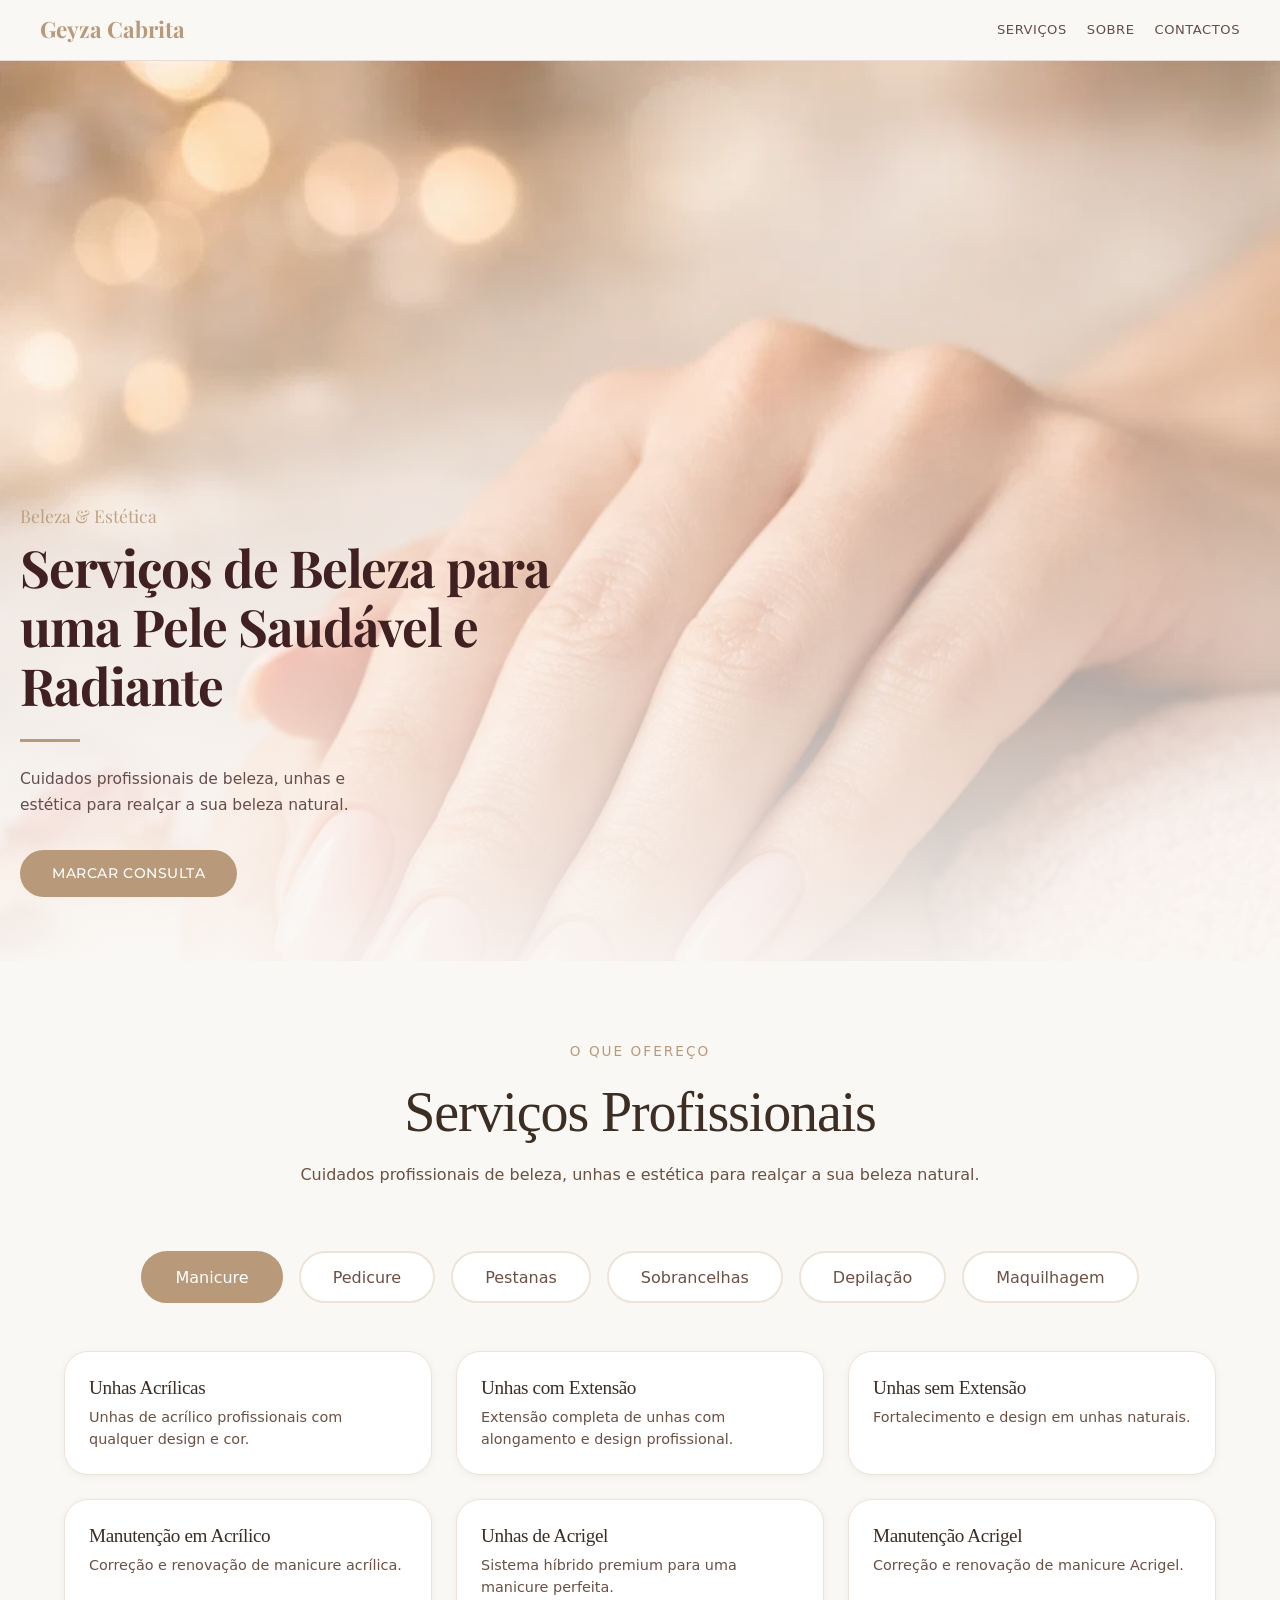
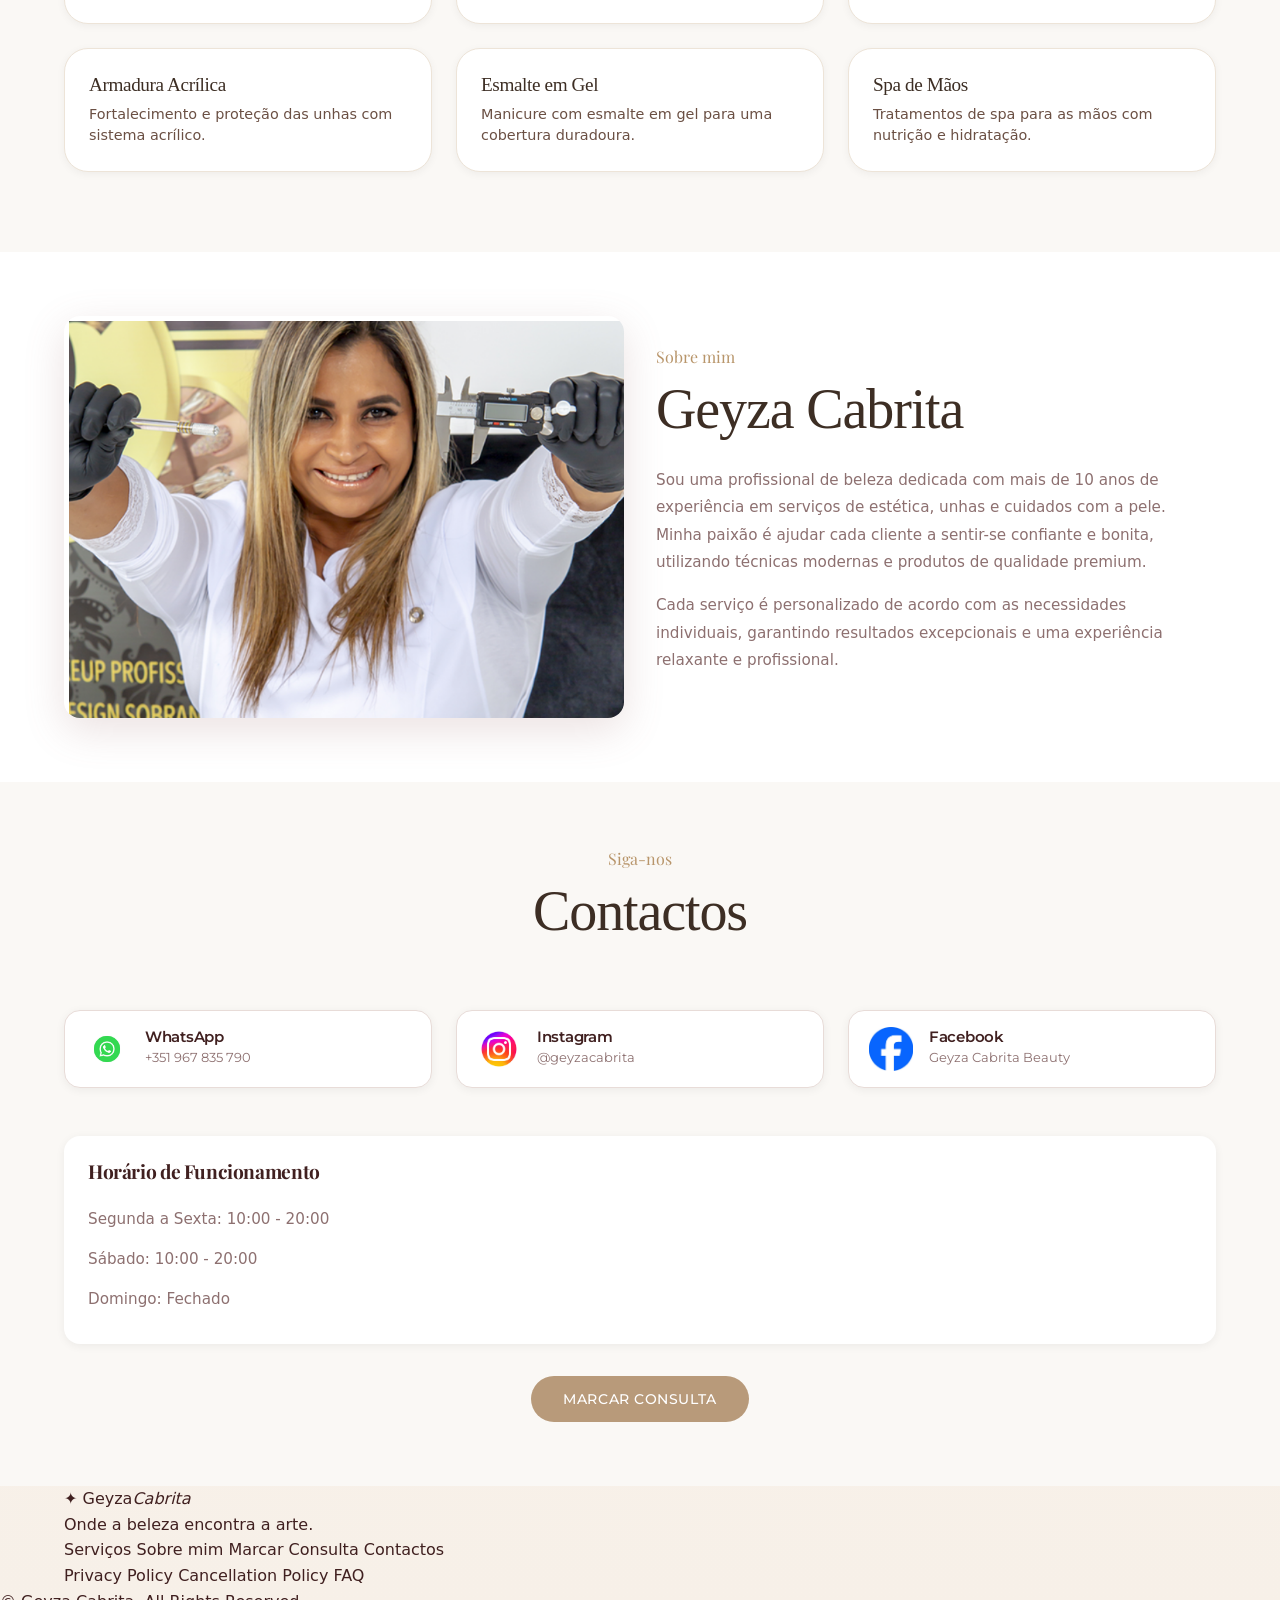
==== index.html @ 768c39c2 "Revamp footer section with new branding and links" ====
<!DOCTYPE html>
<html lang="pt">
<head>
    <meta charset="UTF-8">
    <meta name="viewport" content="width=device-width, initial-scale=1.0">
    <title>Geyza Cabrita — Serviços de Beleza</title>
    <link rel="preconnect" href="https://fonts.googleapis.com">
    <link rel="preconnect" href="https://fonts.gstatic.com" crossorigin>
    <link href="https://fonts.googleapis.com/css2?family=Playfair+Display:wght@600;700;800&family=Montserrat:wght@300;400;500;600;700&display=swap" rel="stylesheet">
  
    <link rel="stylesheet" href="style.css">
</head>
<body>
    <!-- Navigation -->
    <nav class="navbar">
        <div class="navbar-container">
            <span class="navbar-brand">Geyza Cabrita</span>
            <div class="navbar-links">
                <a href="#servicos">SERVIÇOS</a>
                <a href="#sobre">SOBRE</a>
                <a href="#contactos">CONTACTOS</a>
            </div>
        </div>
    </nav>

    <!-- Hero Section -->
    <section id="hero" class="hero">
        <div class="hero-bg" style="background-image: url('hero.webp');"></div>
        <div class="hero-overlay"></div>
        <div class="hero-content">
            <p class="hero-label">Beleza & Estética</p>
            <h1 class="hero-title">Serviços de Beleza para uma Pele Saudável e Radiante</h1>
            <div class="hero-divider"></div>
            <p class="hero-description">Cuidados profissionais de beleza, unhas e estética para realçar a sua beleza natural.</p>
                <a href="form.html" class="btn btn-primary">Marcar Consulta</a>
        </div>
    </section>

<section id="servicos" class="services">
        <div class="container">
            <div class="section-header">
                <p class="section-subtitle">O que Ofereço</p>
                <h2 class="section-title">Serviços Profissionais</h2>
                <p class="section-description">Cuidados profissionais de beleza, unhas e estética para realçar a sua beleza natural.</p>
            </div>

            <!-- Category Tabs -->
            <div class="category-tabs" id="categoryTabs"></div>

            <!-- Services Grid -->
            <div class="services-grid" id="servicesGrid"></div>
        </div>
    </section>


    <!-- About Section -->
    <section id="sobre" class="about">
        <div class="container">
            <div class="about-content">
                <div class="about-image">
                    <img src="about.png" alt="Geyza Cabrita — Profissional de Beleza">
                </div>
                <div class="about-text">
                    <p class="section-label">Sobre mim</p>
                    <h2 class="section-title">Geyza Cabrita</h2>
                    <p class="about-description">
                        Sou uma profissional de beleza dedicada com mais de 10 anos de experiência em serviços de estética, unhas e cuidados com a pele. Minha paixão é ajudar cada cliente a sentir-se confiante e bonita, utilizando técnicas modernas e produtos de qualidade premium.
                    </p>
                    <p class="about-description">
                        Cada serviço é personalizado de acordo com as necessidades individuais, garantindo resultados excepcionais e uma experiência relaxante e profissional.
                    </p>
                </div>
            </div>
        </div>
    </section>

    <!-- Contact Section -->
    <section id="contactos" class="contact">
        <div class="container">
            <div class="section-header">
                <p class="section-label">Siga-nos</p>
                <h2 class="section-title">Contactos</h2>
            </div>

            <div class="contact-grid">
                <a href="whatsap.jpg" class="contact-card">
                    <img src="whatsap.jpg" alt="WhatsApp">
                    <div class="contact-info">
                        <h3>WhatsApp</h3>
                        <p>+351 967 835 790</p>
                    </div>
                </a>

                <a href="" class="contact-card">
                    <img src="instagram.jpg" alt="Instagram">
                    <div class="contact-info">
                        <h3>Instagram</h3>
                        <p>@geyzacabrita</p>
                    </div>
                </a>

                <a href="" class="contact-card">
                    <img src="Facebooklogo.jpeg" alt="Facebook">
                    <div class="contact-info">
                        <h3>Facebook</h3>
                        <p>Geyza Cabrita Beauty</p>
                    </div>
                </a>
            </div>

            <div class="schedule">
                <h3>Horário de Funcionamento</h3>
                <ul>
                    <li>Segunda a Sexta: 10:00 - 20:00</li>
                    <li>Sábado: 10:00 - 20:00</li>
                    <li>Domingo: Fechado</li>
                </ul>
            </div>

            <div class="contact-cta">
                <a href="form.html" class="btn btn-primary">Marcar Consulta</a>
            </div>
        </div>
    </section>

   <footer class="site-footer" role="contentinfo">
    <div class="container footer-inner">

      <div class="footer-brand">
        <span class="logo-icon" aria-hidden="true">✦</span>
        <span class="logo-text">Geyza<em>Cabrita</em></span>
        <p class="footer-tagline">Onde a beleza encontra a arte.</p>
      </div>

      <nav class="footer-nav" aria-label="Footer navigation">
        <a href="servicos">Serviços</a>
        <a href="sobre">Sobre mim</a>
        <a href="form.html#booking">Marcar Consulta</a>
        <a href="#contactos">Contactos</a>
      </nav>

      <nav class="footer-legal" aria-label="Legal links">
        <a href="#">Privacy Policy</a>
        <a href="#">Cancellation Policy</a>
        <a href="#">FAQ</a>
      </nav>

    </div>
    <div class="footer-bottom">
      <p>&copy; <span id="year"></span> Geyza Cabrita. All Rights Reserved.</p>
    </div>
  </footer>

    <script src="data.js"></script>
    <script src="script.js"></script>
</body>
</html>
---- style.css ----
/* ============================================================
   DESIGN PHILOSOPHY: Romantic Botanica — Elegant Beauty
   - Warm ivory background, dusty rose primary, champagne gold accent
   - Playfair Display (elegant headlines) + Montserrat (modern body)
   - Soft shadows, organic shapes, gentle animations
   - Mobile-first, single-column layout with generous whitespace
   ============================================================ */

* {
    margin: 0;
    padding: 0;
    box-sizing: border-box;
}

html {
    scroll-behavior: smooth;
}

body {
    font-family: 'Montserrat', sans-serif;
    font-weight: 400;
    color: #402020;
    background-color: #faf8f5;
    line-height: 1.6;
    -webkit-font-smoothing: antialiased;
}

/* ─── Colors ─────────────────────────────────────────────── */
:root {
    --primary: #9d6b6b;           /* dusty rose */
    --accent: #b8956a;             /* champagne gold */
    --background: #faf8f5;         /* warm ivory */
    --foreground: #402020;         /* deep brown */
    --text-light: #8d7070;         /* light brown */
    --border-light: #e8dcd8;       /* light border */
    --white: #ffffff;
}

/* ─── Typography ─────────────────────────────────────────── */
h1, h2, h3, h4, h5, h6 {
        font-family: 'Playfair Display', serif;
    font-weight: 700;
    letter-spacing: -0.02em;
    line-height: 1.2;
}

a {
    color: inherit;
    text-decoration: none;
    transition: all 0.3s ease;
}

/* ─── Navigation ─────────────────────────────────────────── */
.navbar {
    position: sticky;
    top: 0;
    z-index: 100;
    background: rgba(250, 248, 245, 0.92);
    backdrop-filter: blur(12px);
    border-bottom: 1px solid var(--border-light);
    padding: 0.75rem 1.25rem;
}

.navbar-container {
    max-width: 1200px;
    margin: 0 auto;
    display: flex;
    align-items: center;
    justify-content: space-between;
}

.navbar-brand {
    font-family: 'Playfair Display', serif;
    font-size: 1.4rem;
    color: var(--primary);
    font-weight: 700;
}

.navbar-links {
    display: flex;
    gap: 1.25rem;
}

.navbar-links a {
    font-size: 0.82rem;
    font-weight: 500;
    color: #664d4d;
    text-transform: uppercase;
    letter-spacing: 0.04em;
    transition: color 0.3s ease;
}

.navbar-links a:hover {
    color: var(--primary);
}

@media (max-width: 768px) {
    .navbar-links {
        gap: 0.75rem;
        font-size: 0.75rem;
    }
}

/* ─── Hero Section ────────────────────────────────────────── */
.hero {
    position: relative;
    min-height: 100vh;
    display: flex;
    flex-direction: column;
    justify-content: flex-end;
    overflow: hidden;
}

.hero-bg {
    position: absolute;
    inset: 0;
    background-size: cover;
    background-position: center top;
}

.hero-overlay {
    position: absolute;
    inset: 0;
    background: linear-gradient(180deg, rgba(250, 248, 245, 0) 0%, rgba(250, 248, 245, 0.6) 60%, rgba(250, 248, 245, 0.95) 100%);
}

.hero-content {
    position: relative;
    z-index: 10;
    padding: 3rem 1.25rem 4rem;
    max-width: 600px;
    animation: fadeUp 1s ease-out;
}

.hero-label {
    font-family: 'Playfair Display', serif;
    font-size: 1.1rem;
    color: var(--primary);
    margin-bottom: 0.5rem;
    opacity: 0.9;
}


.hero-title {
     font-size: clamp(2.2rem, 8vw, 3.2rem);
    line-height: 1.15;
    color: var(--foreground);
    margin-bottom: 1.5rem;
   
}

.hero-divider {
    width: 60px;
    height: 3px;
    background: var(--primary);
    margin-bottom: 1.5rem;
}

.hero-description {
    font-size: 0.97rem;
    color: #664d4d;
    line-height: 1.7;
    margin-bottom: 2rem;
    max-width: 380px;
}

/* ─── Buttons ────────────────────────────────────────────── */
.btn {
    display: inline-block;
    padding: 0.75rem 2rem;
    border-radius: 999px;
    font-family: 'Montserrat', sans-serif;
    font-size: 0.88rem;
    font-weight: 500;
    text-transform: uppercase;
    letter-spacing: 0.04em;
    border: none;
    cursor: pointer;
    transition: all 0.3s ease;
    text-decoration: none;
}

.btn-primary {
    background: var(--primary);
    color: white;
}

.btn-primary:hover {
    background: #8d5a5a;
    transform: translateY(-2px);
    box-shadow: 0 6px 20px rgba(157, 107, 107, 0.3);
}

/* ─── Container & Layout ─────────────────────────────────── */
.container {
    width: 100%;
    max-width: 900px;
    margin: 0 auto;
    padding: 0 1.25rem;
}

@media (min-width: 768px) {
    .container {
        padding: 0 2rem;
    }
}

/* ─── Section Header ─────────────────────────────────────── */
.section-header {
    text-align: center;
    margin-bottom: 2.5rem;
}

.section-label {
    font-family: 'Playfair Display', serif;
    font-size: 1rem;
    color: var(--accent);
    margin-bottom: 0.4rem;
}

.section-title {
    font-size: clamp(1.8rem, 5vw, 2.5rem);
    color: var(--foreground);
    margin-bottom: 0.5rem;
}

/* ─── Services Section ────────────────────────────────────── */
.services {
    padding: 4rem 0;
    background: var(--background);
}

/* ─── Accordion ──────────────────────────────────────────── */
.accordion {
    display: flex;
    flex-direction: column;
    gap: 1.5rem;
    margin-bottom: 2rem;
}

.accordion-item {
    background: white;
    border-radius: 1rem;
    overflow: hidden;
    box-shadow: 0 2px 8px rgba(180, 120, 100, 0.07);
    border: 1.5px solid var(--border-light);
    transition: box-shadow 0.3s, border-color 0.3s;
}

.accordion-item.open {
    box-shadow: 0 4px 24px rgba(180, 120, 100, 0.12);
    border-color: rgba(184, 149, 106, 0.4);
}

.accordion-header {
    width: 100%;
    display: grid;
    grid-template-columns: 1fr 1fr;
    gap: 0;
    align-items: stretch;
    padding: 0;
    background: white;
    border: none;
    cursor: pointer;
    transition: background 0.3s;
    overflow: hidden;
}

@media (max-width: 768px) {
    .accordion-header {
        grid-template-columns: 1fr;
    }
}

.accordion-item.open .accordion-header {
    background: white;
}

.accordion-header-image {
    width: 100%;
    height: 150px;
    overflow: hidden;
}

@media (max-width: 768px) {
    .accordion-header-image {
        height: 120px;
    }
}

.accordion-header-image img {
    width: 100%;
    height: 100%;
    object-fit: cover;
    object-position: center;
}

.accordion-header-content {
    display: flex;
    flex-direction: column;
    justify-content: center;
    align-items: center;
    padding: 2rem 1.5rem;
    text-align: center;
    gap: 1rem;
}

@media (max-width: 768px) {
    .accordion-header-content {
        padding: 1.5rem 1rem;
    }
}

.accordion-label {
    font-family: 'Playfair Display', serif;
    font-weight: 600;
    font-size: 1.4rem;
    color: var(--foreground);
    letter-spacing: 0.02em;
    margin: 0;
}

@media (max-width: 768px) {
    .accordion-label {
        font-size: 1.2rem;
    }
}

.accordion-toggle {
    width: 40px;
    height: 40px;
    border-radius: 50%;
    background: var(--primary);
    display: flex;
    align-items: center;
    justify-content: center;
    flex-shrink: 0;
    transition: background 0.3s, transform 0.3s;
}

.accordion-item.open .accordion-toggle {
    background: #8d5a5a;
    transform: rotate(45deg);
}

.accordion-toggle svg {
    width: 16px;
    height: 16px;
    stroke: white;
}

.accordion-content {
    max-height: 0;
    overflow: hidden;
    transition: max-height 0.3s ease;
}

.accordion-item.open .accordion-content {
    max-height: 1500px;
}

.accordion-image {
    width: 100%;
    height: 250px;
    overflow: hidden;
    border-bottom: 1px solid var(--border-light);
}

.accordion-image img {
    width: 100%;
    height: 100%;
    object-fit: cover;
    object-position: center;
}

.accordion-services {
    padding: 0 1.25rem 1rem;
}

.service-item {
    padding: 0.85rem 0;
    border-bottom: 1px solid var(--border-light);
}

.service-item:last-child {
    border-bottom: none;
}

.service-header {
    display: flex;
    justify-content: space-between;
    align-items: flex-start;
    gap: 0.5rem;
    margin-bottom: 0.2rem;
}

.service-name {
    font-family: 'Playfair Display', serif;
    font-weight: 600;
    font-size: 1.05rem;
    color: var(--foreground);
    line-height: 1.3;
}

.service-price {
    font-family: 'Montserrat', sans-serif;
    font-size: 0.78rem;
    font-weight: 500;
    color: var(--accent);
    white-space: nowrap;
    background: #f7f5f2;
    padding: 2px 8px;
    border-radius: 999px;
    border: 1px solid var(--border-light);
    flex-shrink: 0;
}

.service-description {
    font-family: 'Montserrat', sans-serif;
    font-size: 0.85rem;
    color: var(--text-light);
    line-height: 1.5;
    margin: 0;
}

.services-cta {
    text-align: center;
    margin-top: 2rem;
}

/* ─── About Section ──────────────────────────────────────── */
.about {
    padding: 4rem 0;
    background: white;
}

.about-content {
    display: grid;
    grid-template-columns: 1fr 1fr;
    gap: 2rem;
    align-items: center;
}

@media (max-width: 768px) {
    .about-content {
        grid-template-columns: 1fr;
    }
}

.about-image {
    position: relative;
    border-radius: 1rem;
    overflow: hidden;
    box-shadow: 0 12px 40px rgba(157, 107, 107, 0.2);
    transition: transform 0.3s ease, box-shadow 0.3s ease;
}

.about-image:hover {
    transform: translateY(-8px);
    box-shadow: 0 16px 50px rgba(157, 107, 107, 0.3);
}


.about-image img {
    width: 100%;
    height: auto;
    display: block;
}

.about-text .section-label {
    margin-bottom: 0.4rem;
}

.about-text .section-title {
    margin-bottom: 1.5rem;
}

.about-description {
    font-size: 0.95rem;
    color: var(--text-light);
    line-height: 1.8;
    margin-bottom: 1rem;
}

/* ─── Contact Section ────────────────────────────────────── */
.contact {
    padding: 4rem 0;
    background: var(--background);
}

.contact-grid {
    display: grid;
    grid-template-columns: repeat(auto-fit, minmax(280px, 1fr));
    gap: 1.5rem;
    margin-bottom: 3rem;
}

.contact-card {
    display: flex;
    align-items: center;
    gap: 1rem;
    background: white;
    border-radius: 1rem;
    padding: 1rem 1.25rem;
    box-shadow: 0 2px 10px rgba(0, 0, 0, 0.06);
    border: 1px solid var(--border-light);
    transition: transform 0.2s, box-shadow 0.2s;
}

.contact-card:hover {
    transform: translateY(-2px);
    box-shadow: 0 6px 20px rgba(0, 0, 0, 0.1);
}

.contact-card img {
    width: 44px;
    height: 44px;
    flex-shrink: 0;
}

.contact-info h3 {
    font-family: 'Montserrat', sans-serif;
    font-weight: 600;
    font-size: 0.92rem;
    color: var(--foreground);
    margin: 0;
}

.contact-info p {
    font-family: 'Montserrat', sans-serif;
    font-size: 0.82rem;
    color: var(--text-light);
    margin: 0;
}

.schedule {
    background: white;
    border-radius: 1rem;
    padding: 1.5rem;
    margin-bottom: 2rem;
    box-shadow: 0 2px 10px rgba(0, 0, 0, 0.06);
}

.schedule h3 {
    font-size: 1.2rem;
    color: var(--foreground);
    margin-bottom: 1rem;
}

.schedule ul {
    list-style: none;
}

.schedule li {
    font-size: 0.95rem;
    color: var(--text-light);
    padding: 0.5rem 0;
}

.contact-cta {
    text-align: center;
}

/* ─── Footer ─────────────────────────────────────────────── */
.footer {
    background: var(--foreground);
    color: white;
    padding: 2rem 0;
    text-align: center;
    font-size: 0.9rem;
}

/* ─── Animations ─────────────────────────────────────────── */
@keyframes fadeUp {
    from {
        opacity: 0;
        transform: translateY(30px);
    }
    to {
        opacity: 1;
        transform: translateY(0);
    }
}

.fade-up {
    animation: fadeUp 0.6s ease-out;
}

/* ─── Responsive ─────────────────────────────────────────── */
@media (max-width: 768px) {
    .hero-content {
        padding: 2rem 1rem 3rem;
    }

    .navbar-links {
        gap: 0.5rem;
    }

    .section-header {
        margin-bottom: 2rem;
    }

    .contact-grid {
        grid-template-columns: 1fr;
    }
}
* {
    margin: 0;
    padding: 0;
    box-sizing: border-box;
}

:root {
    --primary: #b89a7a;
    --dark: #3d2e24;
    --light: #fdf8f4;
    --border: #ede4d8;
    --text: #6b5044;
}

body {
    font-family: 'Jost', system-ui, sans-serif;
    background: linear-gradient(to bottom, #fdf8f4, #f7f0e8);
}

.container {
    max-width: 1200px;
    margin: 0 auto;
    padding: 0 1.5rem;
}

.services {
    padding: 5rem 0;
}

.section-header {
    text-align: center;
    margin-bottom: 4rem;
}

.section-subtitle {
    color: var(--primary);
    font-size: 0.85rem;
    letter-spacing: 0.15em;
    text-transform: uppercase;
    margin-bottom: 1rem;
    display: block;
}

.section-title {
    font-family: 'Cormorant Garamond', Georgia, serif;
    font-size: 3.5rem;
    color: var(--dark);
    margin-bottom: 1rem;
    font-weight: 400;
}

.section-description {
    color: var(--text);
    font-size: 1rem;
    max-width: 700px;
    margin: 0 auto;
}

/* Category Tabs - Centered with wrapping */
.category-tabs {
    display: flex;
    flex-wrap: wrap;
    justify-content: center;
    gap: 1rem;
    margin-bottom: 3rem;
}

.category-btn {
    padding: 0.9rem 2rem;
    border: 2px solid var(--border);
    background: white;
    color: var(--text);
    border-radius: 50px;
    font-size: 1rem;
    font-weight: 500;
    cursor: pointer;
    transition: all 0.3s ease;
    font-family: 'Jost', system-ui, sans-serif;
    white-space: nowrap;
}

.category-btn:hover {
    border-color: var(--primary);
    background: rgba(184, 154, 122, 0.05);
}

.category-btn.active {
    background: var(--primary);
    color: white;
    border-color: var(--primary);
}

/* Services Grid */
.services-grid {
    display: grid;
    grid-template-columns: repeat(auto-fit, minmax(280px, 1fr));
    gap: 1.5rem;
}

.service-card {
    background: white;
    border: 1px solid var(--border);
    border-radius: 1.5rem;
    padding: 1.5rem;
    transition: all 0.3s ease;
    box-shadow: 0 2px 8px rgba(0, 0, 0, 0.05);
}

.service-card:hover {
    box-shadow: 0 8px 20px rgba(0, 0, 0, 0.1);
    transform: translateY(-4px);
}

.service-card h3 {
    font-family: 'Cormorant Garamond', Georgia, serif;
    font-size: 1.2rem;
    color: var(--dark);
    margin-bottom: 0.5rem;
    font-weight: 400;
}

.service-card p {
    font-size: 0.9rem;
    color: var(--text);
    line-height: 1.5;
}

/* Responsive */
@media (max-width: 768px) {
    .services {
        padding: 3rem 0;
    }

    .section-title {
        font-size: 2.5rem;
    }

    .category-tabs {
        gap: 0.75rem;
    }

    .category-btn {
        padding: 0.7rem 1.5rem;
        font-size: 0.9rem;
    }

    .services-grid {
        grid-template-columns: 1fr;
    }
}

@media (max-width: 480px) {
    .container {
        padding: 0 1rem;
    }

    .section-title {
        font-size: 1.8rem;
    }

    .section-subtitle {
        font-size: 0.75rem;
    }

    .category-tabs {
        gap: 0.5rem;
    }

    .category-btn {
        padding: 0.6rem 1.2rem;
        font-size: 0.85rem;
    }
}
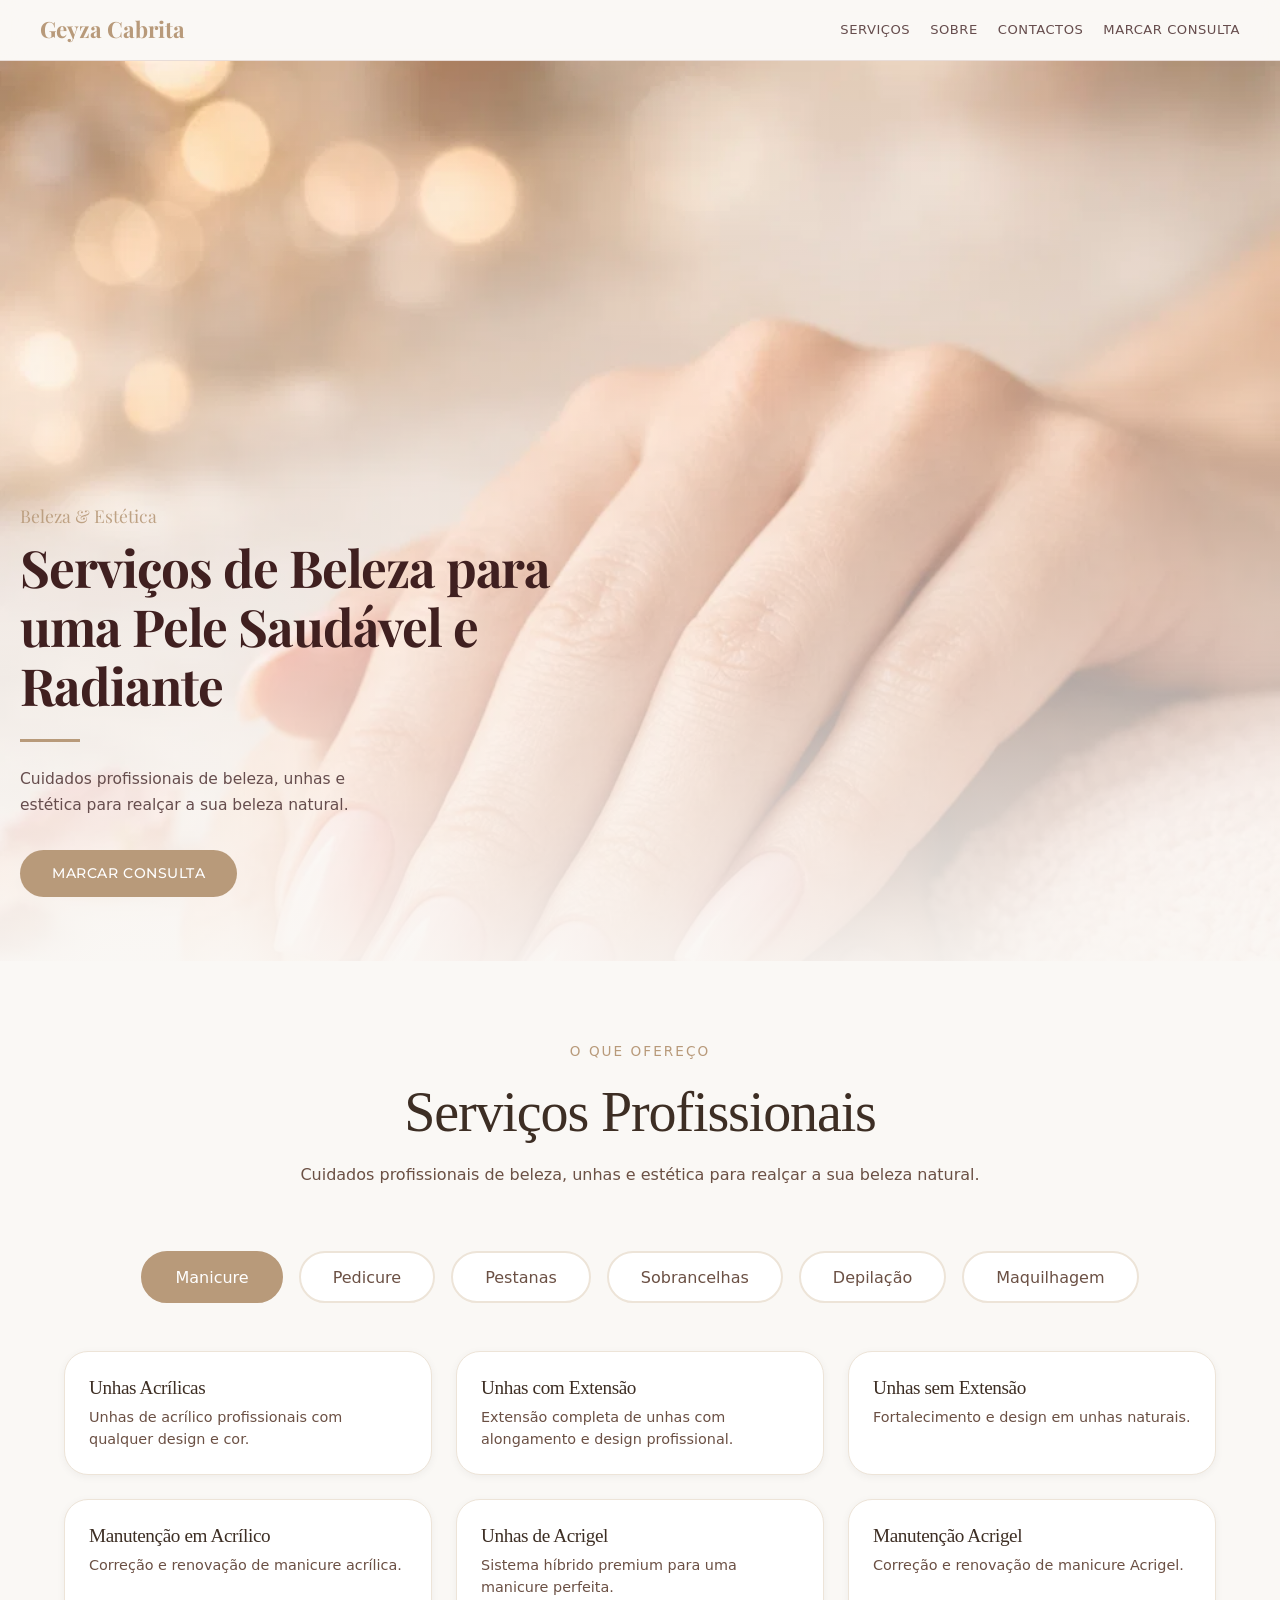
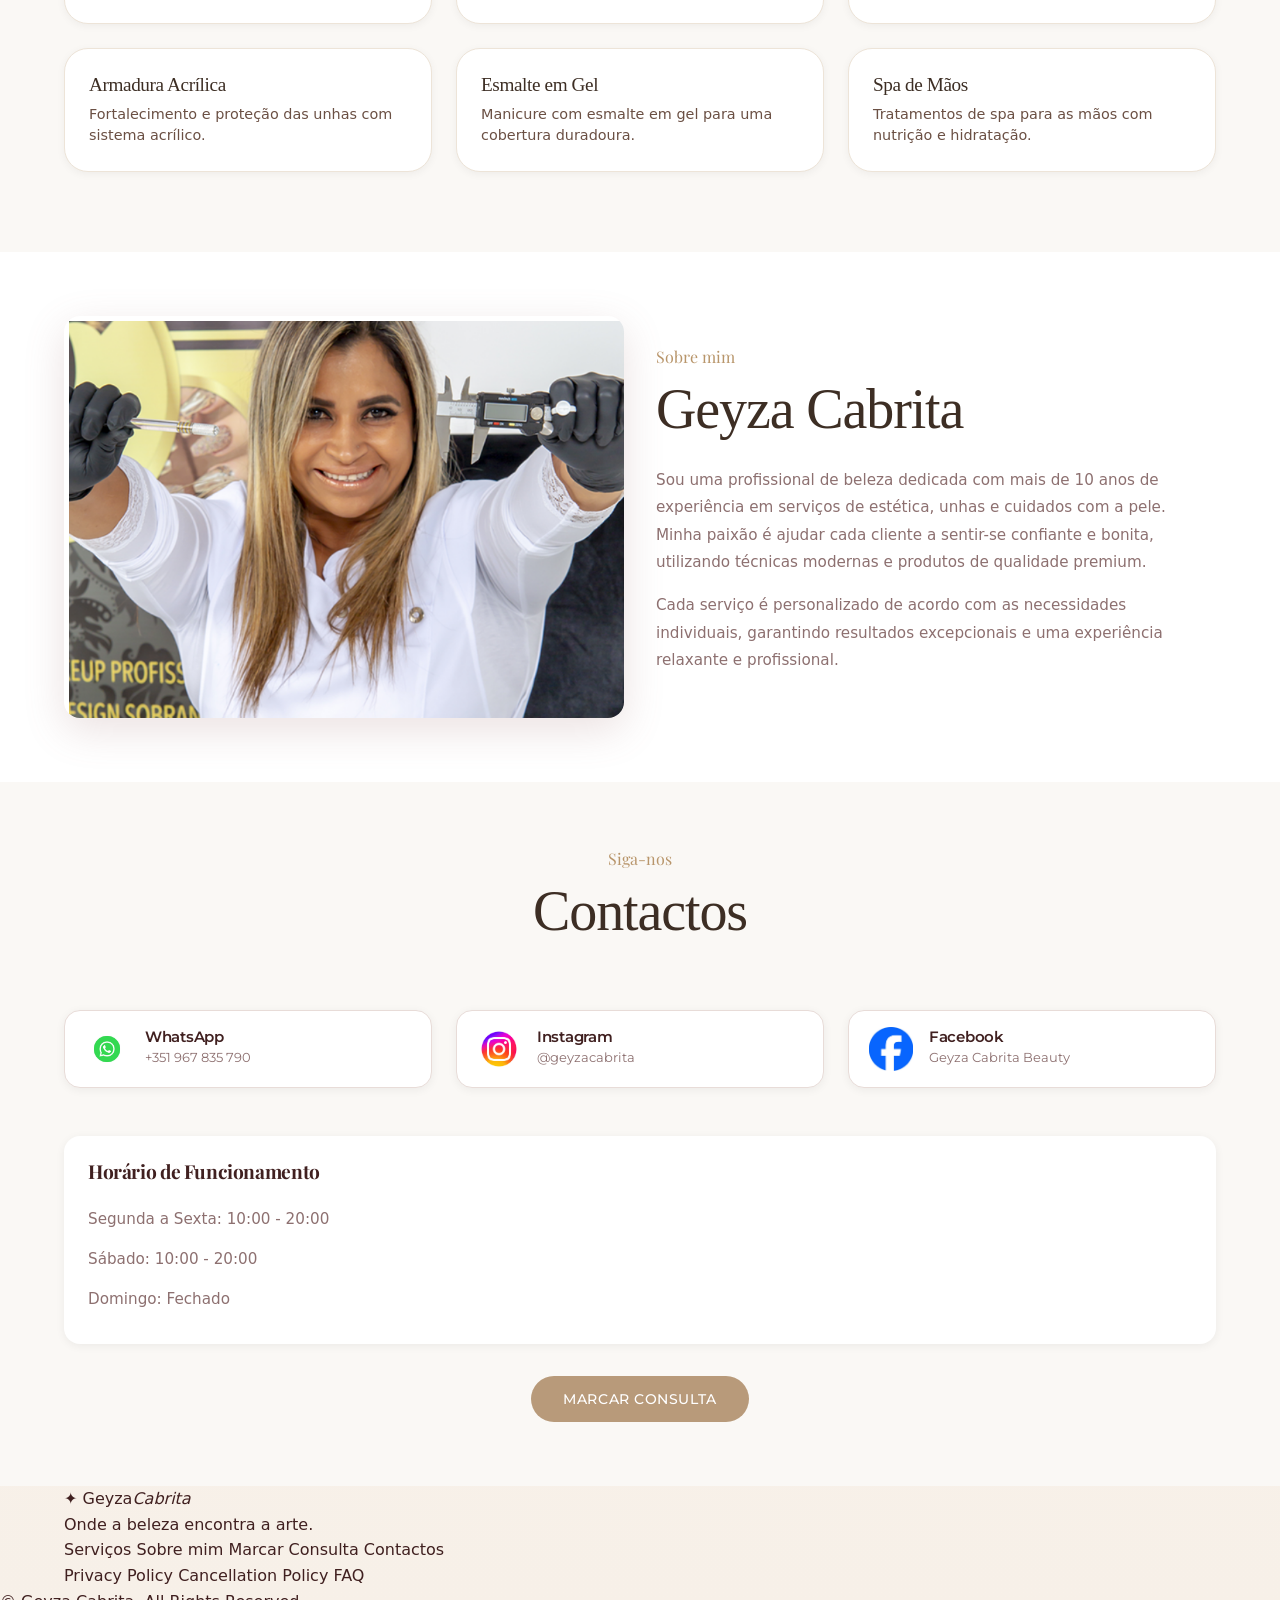
==== commit d417ca16: "Update index.html" ====
--- a/index.html
+++ b/index.html
@@ -19,6 +19,7 @@
                 <a href="#servicos">SERVIÇOS</a>
                 <a href="#sobre">SOBRE</a>
                 <a href="#contactos">CONTACTOS</a>
+                <a href="form.html#booking">MARCAR CONSULTA</a>
             </div>
         </div>
     </nav>
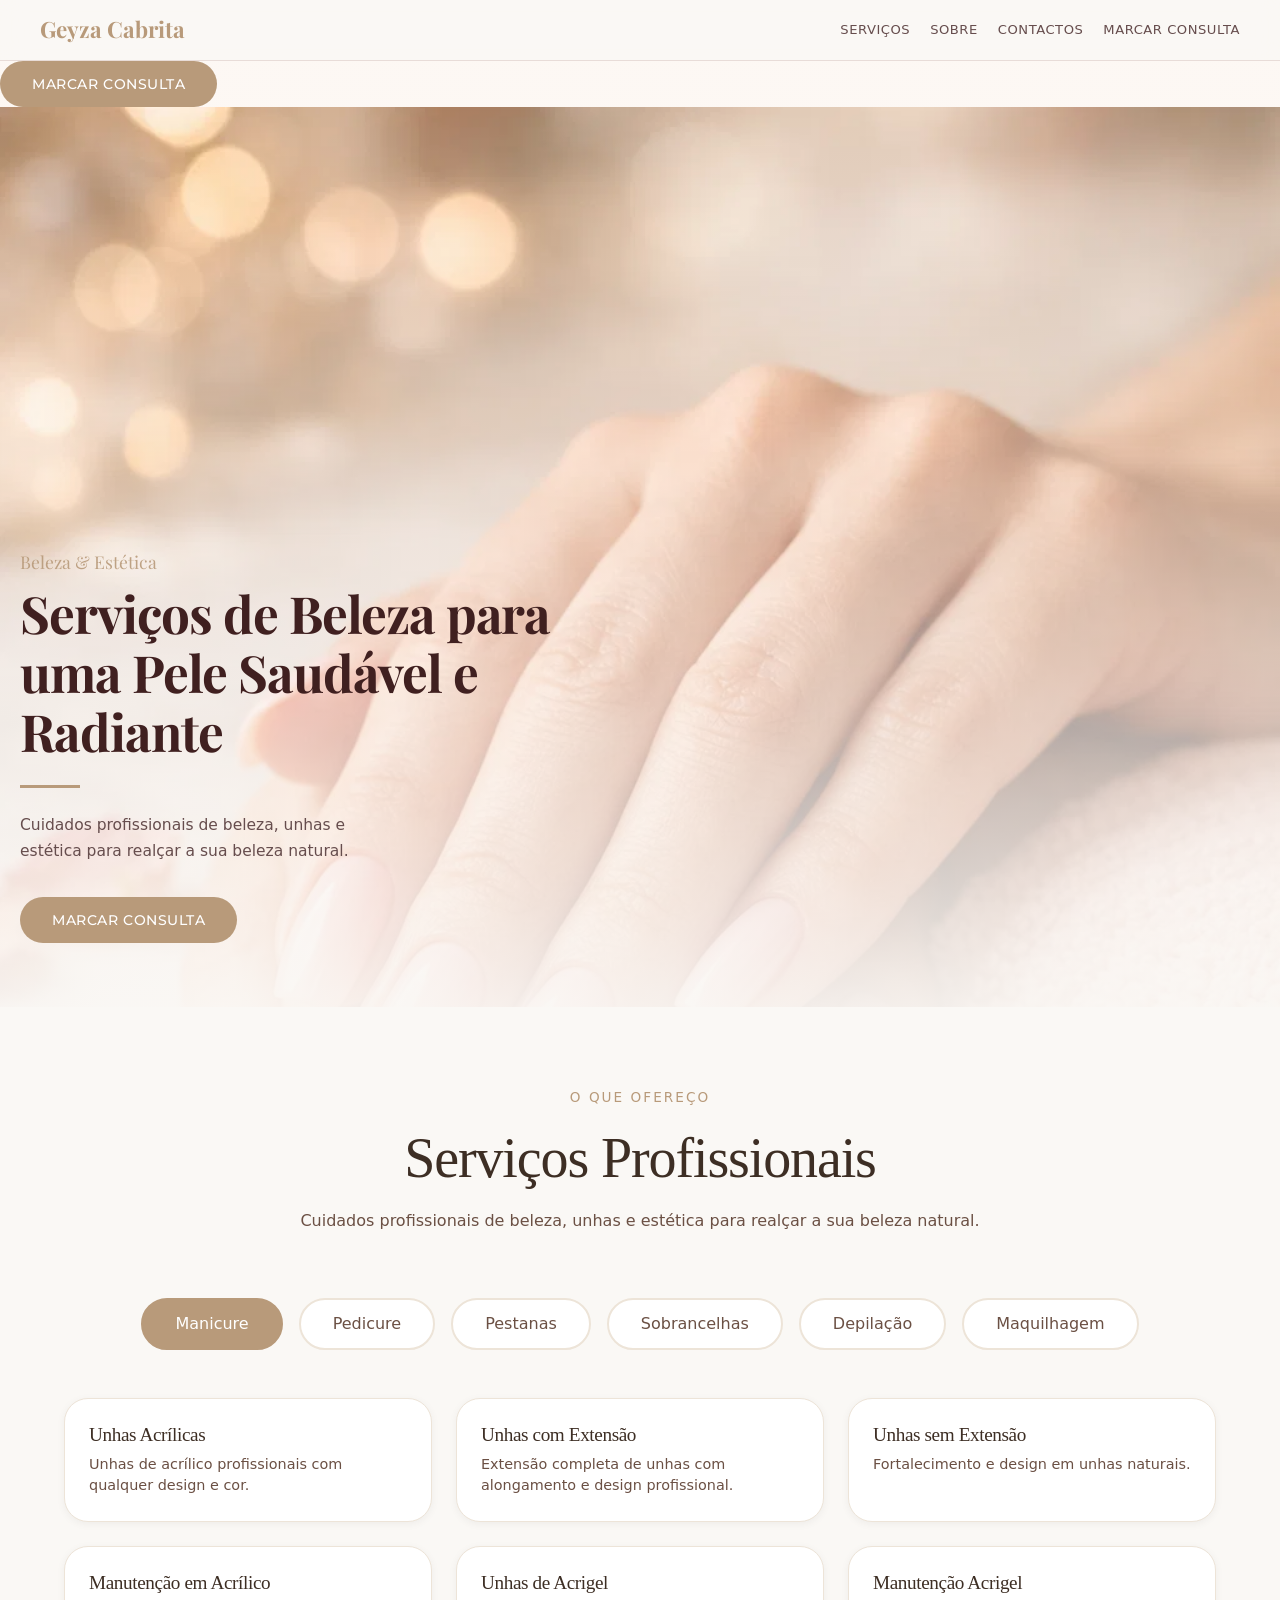
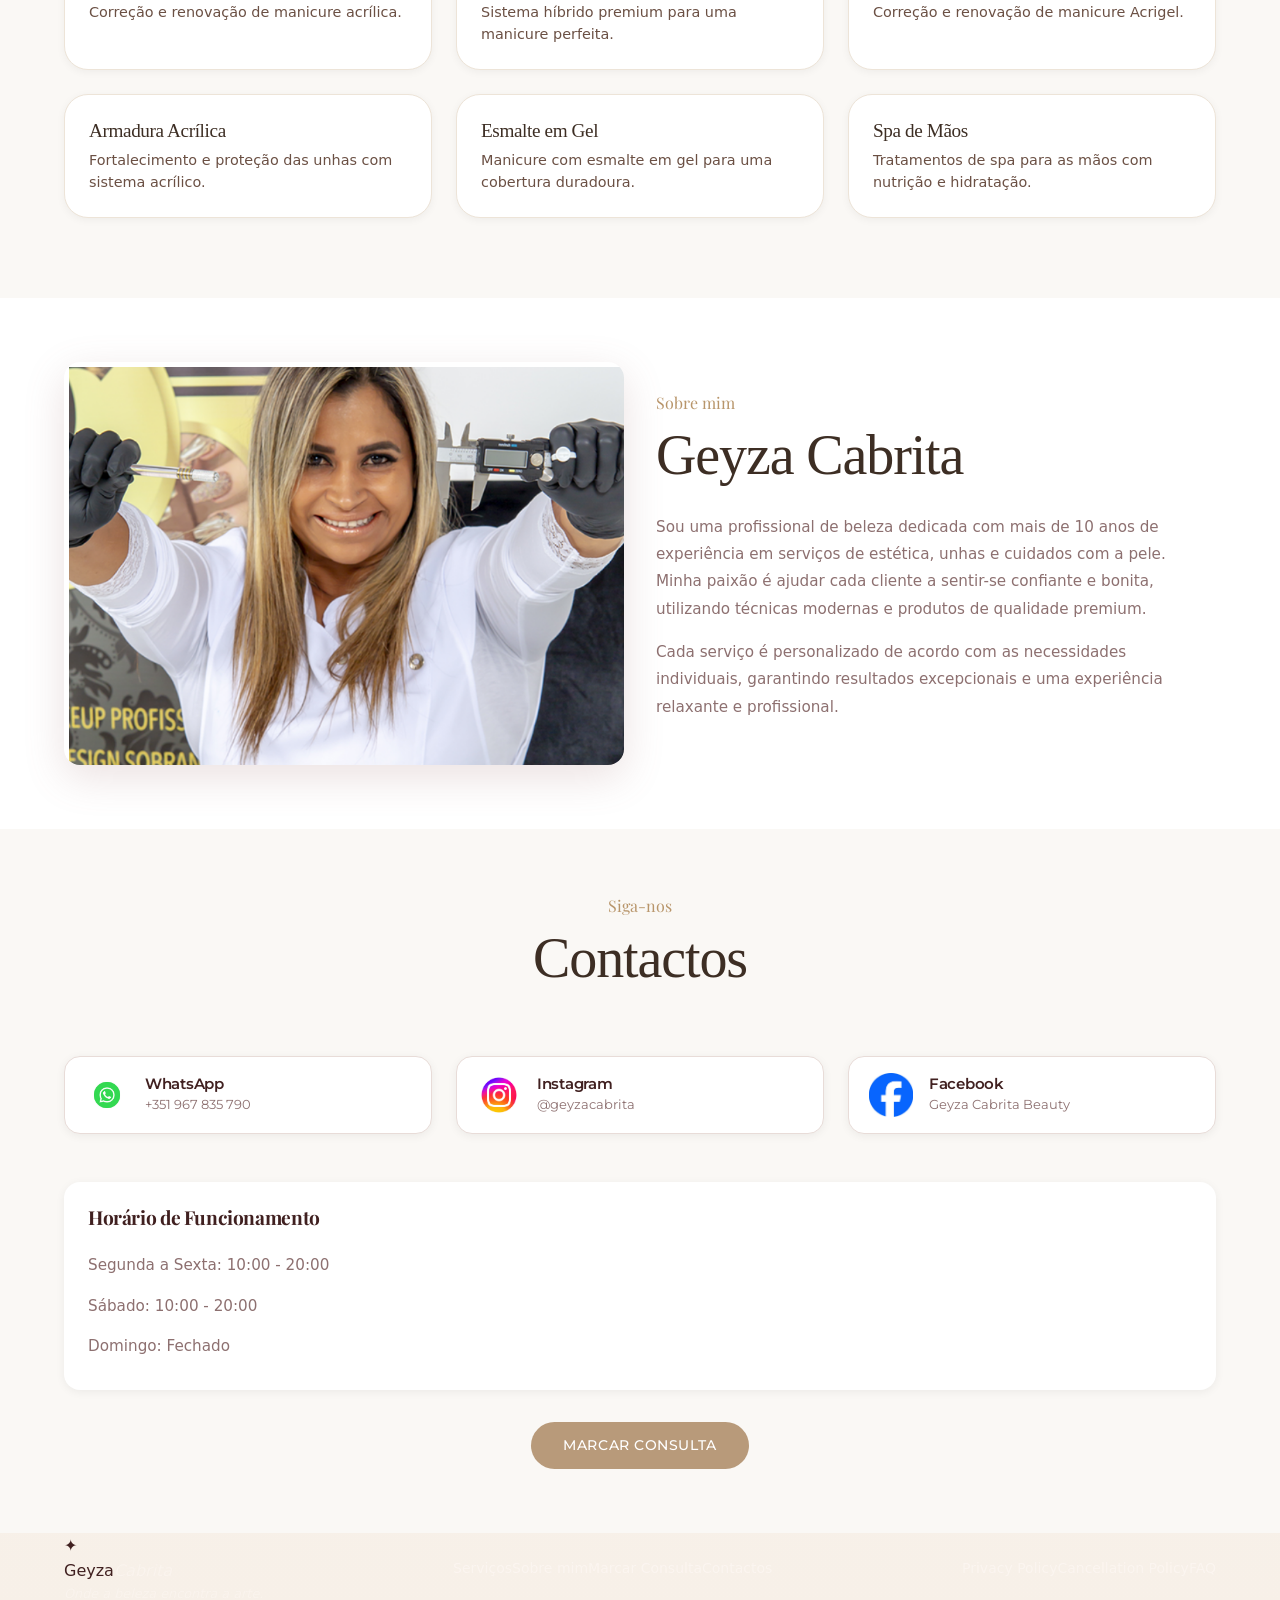
==== commit 092513ab: "Update index.html" ====
--- a/index.html
+++ b/index.html
@@ -23,6 +23,10 @@
             </div>
         </div>
     </nav>
+
+     <!-- CTA Button (desktop) -->
+      <a href="#booking" class="btn btn-primary nav-cta">Marcar Consulta</a>
+
 
     <!-- Hero Section -->
     <section id="hero" class="hero">
--- a/style.css
+++ b/style.css
@@ -777,3 +777,73 @@
         font-size: 0.85rem;
     }
 }
+.site-footer {
+  background-color: var(--clr-text);
+  color: var(--clr-cream);
+}
+
+.footer-inner {
+  display: flex;
+  flex-wrap: wrap;
+  align-items: center;
+  justify-content: space-between;
+  gap: var(--space-xl);
+  padding-block: var(--space-2xl);
+}
+
+.footer-brand {
+  display: flex;
+  flex-direction: column;
+  gap: var(--space-sm);
+}
+
+.footer-brand .logo-icon {
+  color: var(--clr-beige);
+}
+
+.footer-brand .logo-text {
+  color: var(--clr-cream);
+}
+
+.footer-brand .logo-text em {
+  color: rgba(253, 248, 244, 0.5);
+}
+
+.footer-tagline {
+  font-size: 0.8rem;
+  color: rgba(253, 248, 244, 0.5);
+  font-style: italic;
+  margin: 0;
+}
+
+.footer-nav,
+.footer-legal {
+  display: flex;
+  flex-wrap: wrap;
+  gap: var(--space-lg);
+}
+
+.footer-nav a,
+.footer-legal a {
+  font-size: 0.875rem;
+  color: rgba(253, 248, 244, 0.65);
+  transition: color var(--transition-fast);
+}
+
+.footer-nav a:hover,
+.footer-legal a:hover {
+  color: var(--clr-cream);
+}
+
+.footer-bottom {
+  border-top: 1px solid rgba(253, 248, 244, 0.1);
+  padding-block: var(--space-md);
+  text-align: center;
+}
+
+.footer-bottom p {
+  font-size: 0.78rem;
+  color: rgba(253, 248, 244, 0.4);
+  margin: 0;
+}
+
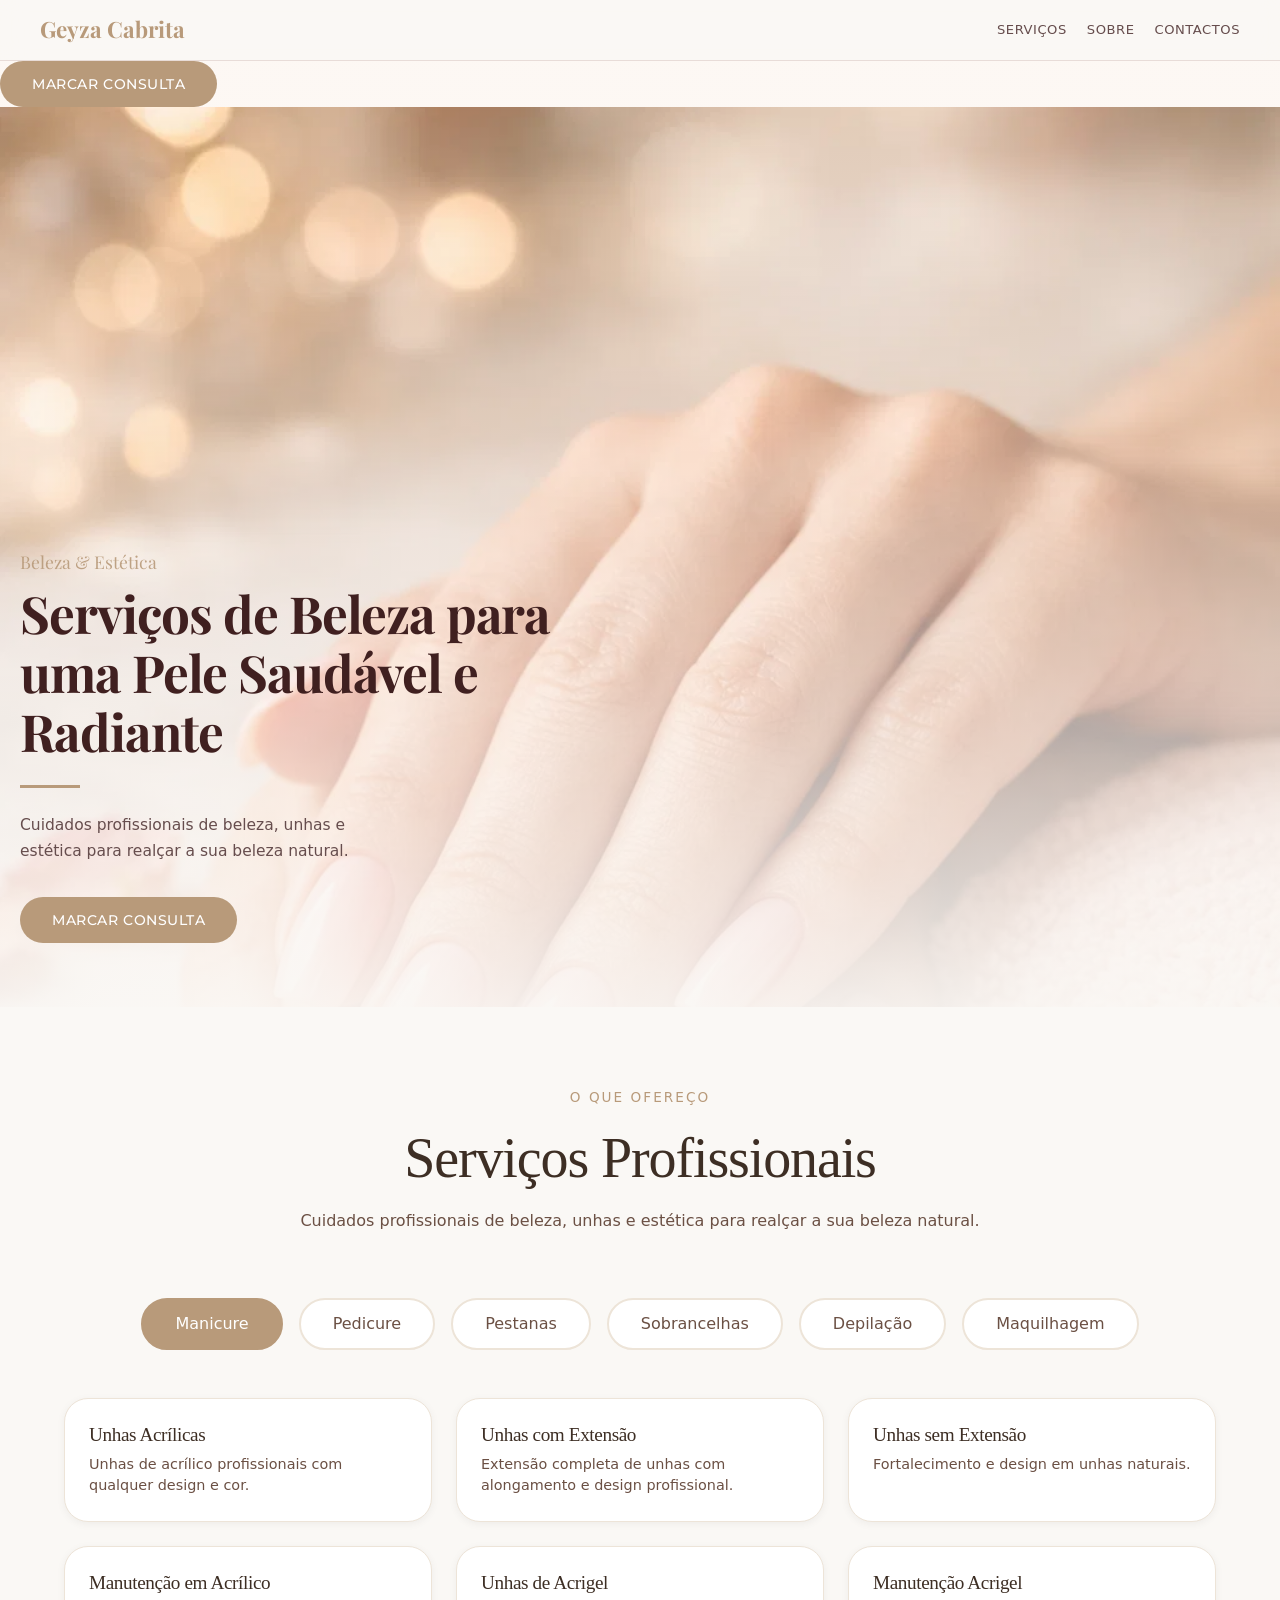
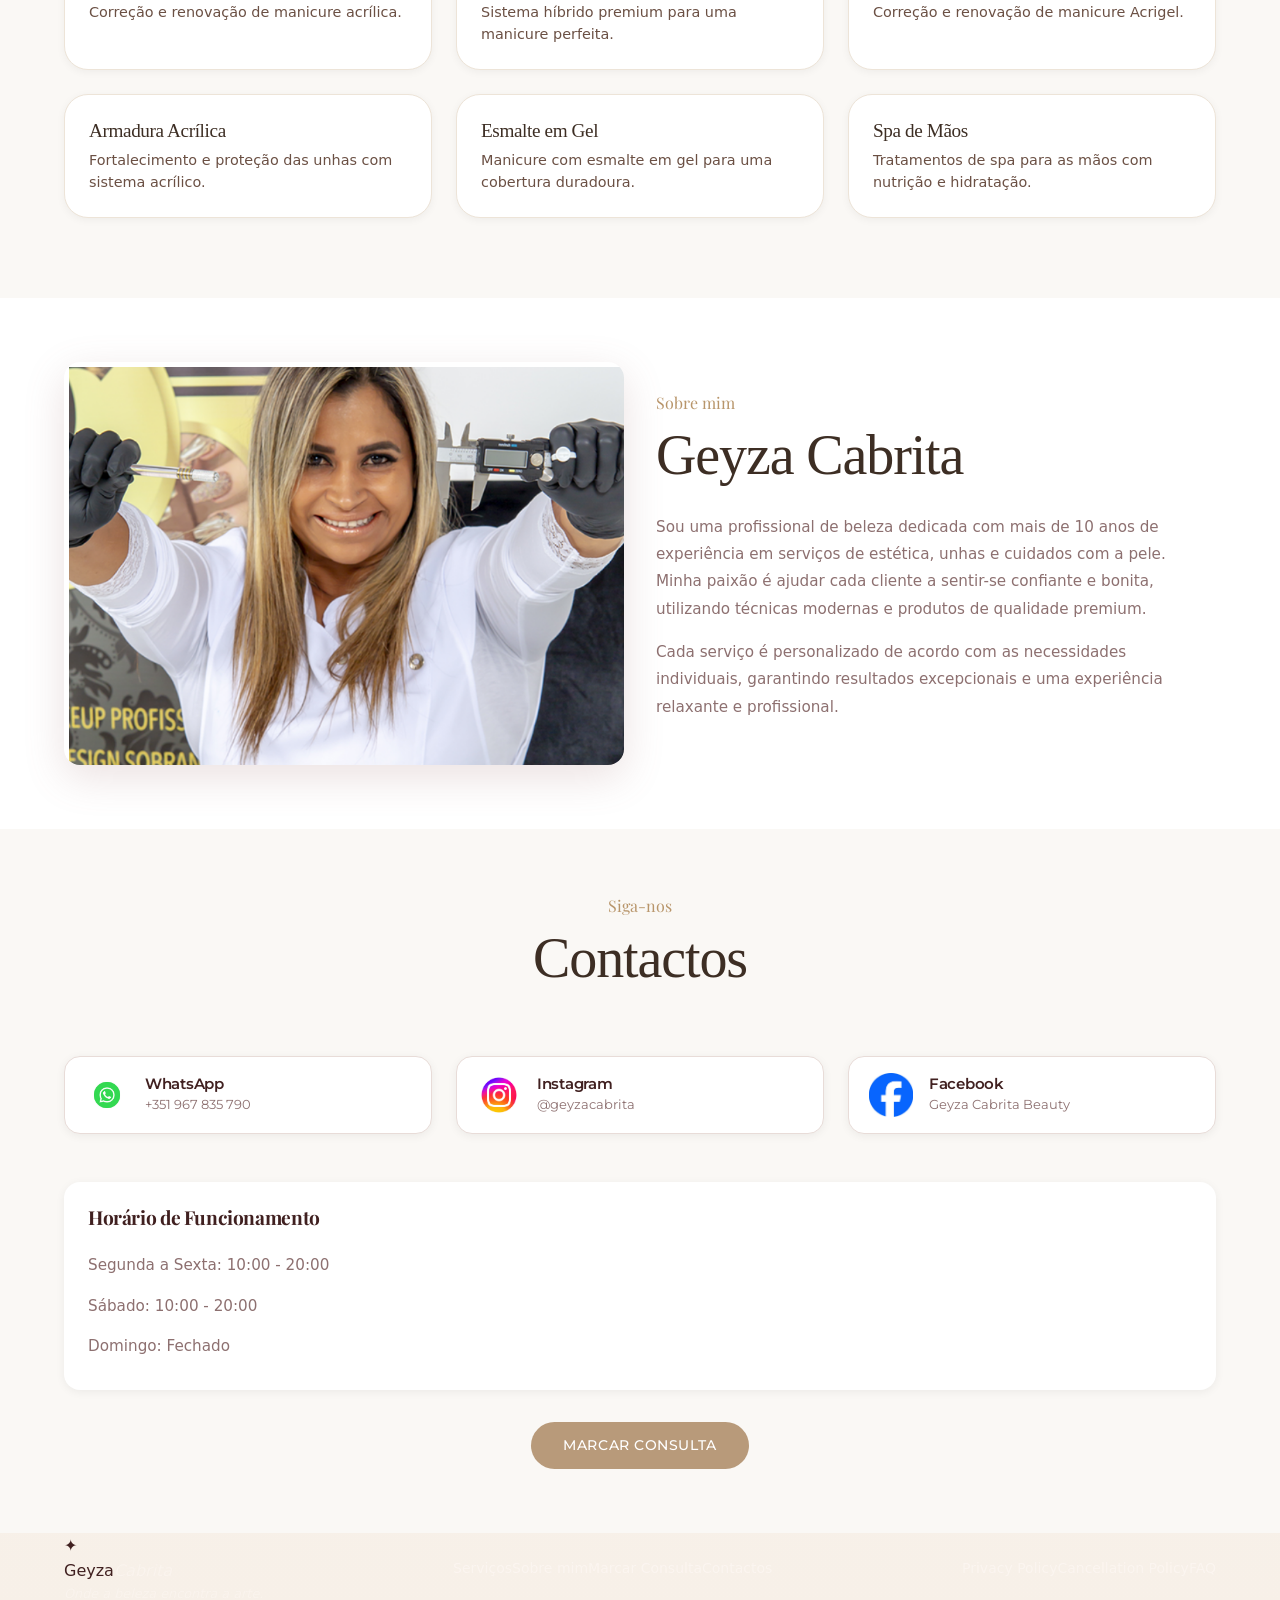
==== commit 029eee8c: "Update index.html" ====
--- a/index.html
+++ b/index.html
@@ -19,13 +19,12 @@
                 <a href="#servicos">SERVIÇOS</a>
                 <a href="#sobre">SOBRE</a>
                 <a href="#contactos">CONTACTOS</a>
-                <a href="form.html#booking">MARCAR CONSULTA</a>
             </div>
         </div>
     </nav>
 
      <!-- CTA Button (desktop) -->
-      <a href="#booking" class="btn btn-primary nav-cta">Marcar Consulta</a>
+      <a href="form.html#booking" class="btn btn-primary nav-cta">Marcar Consulta</a>
 
 
     <!-- Hero Section -->
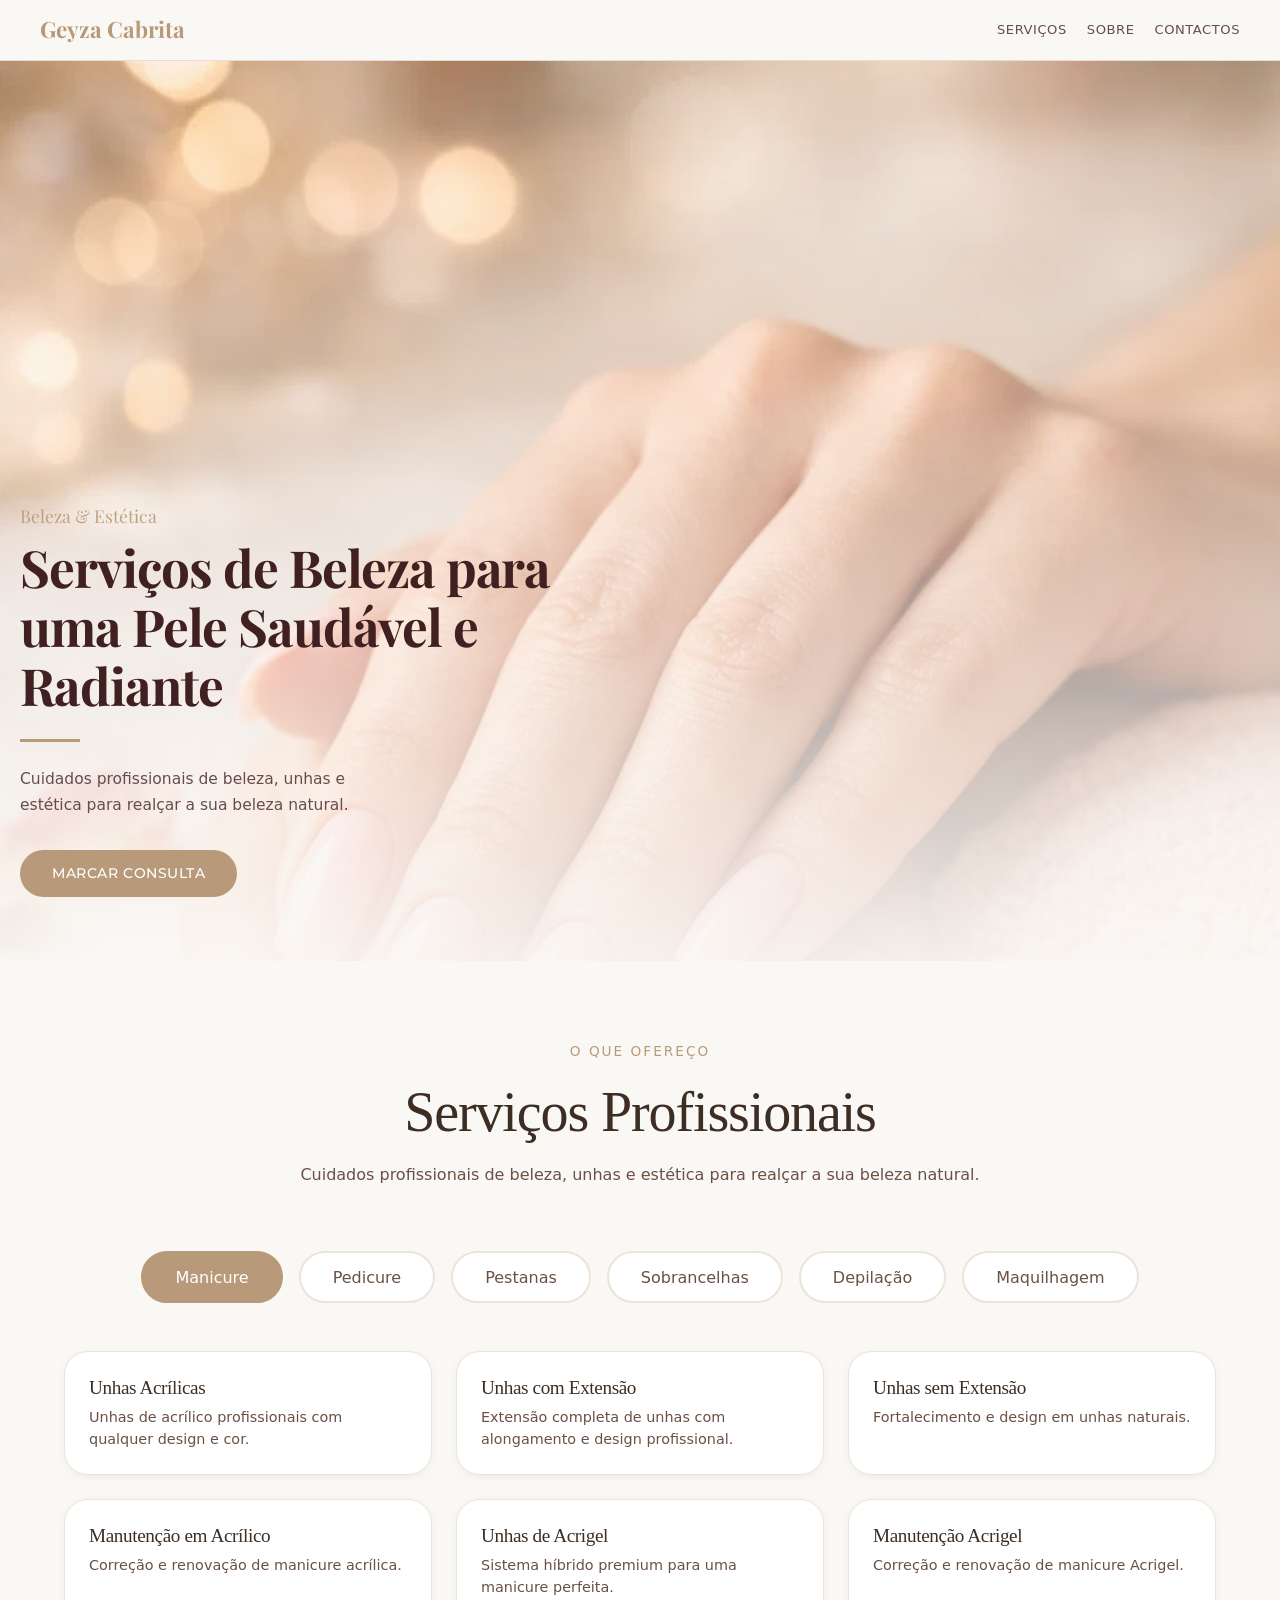
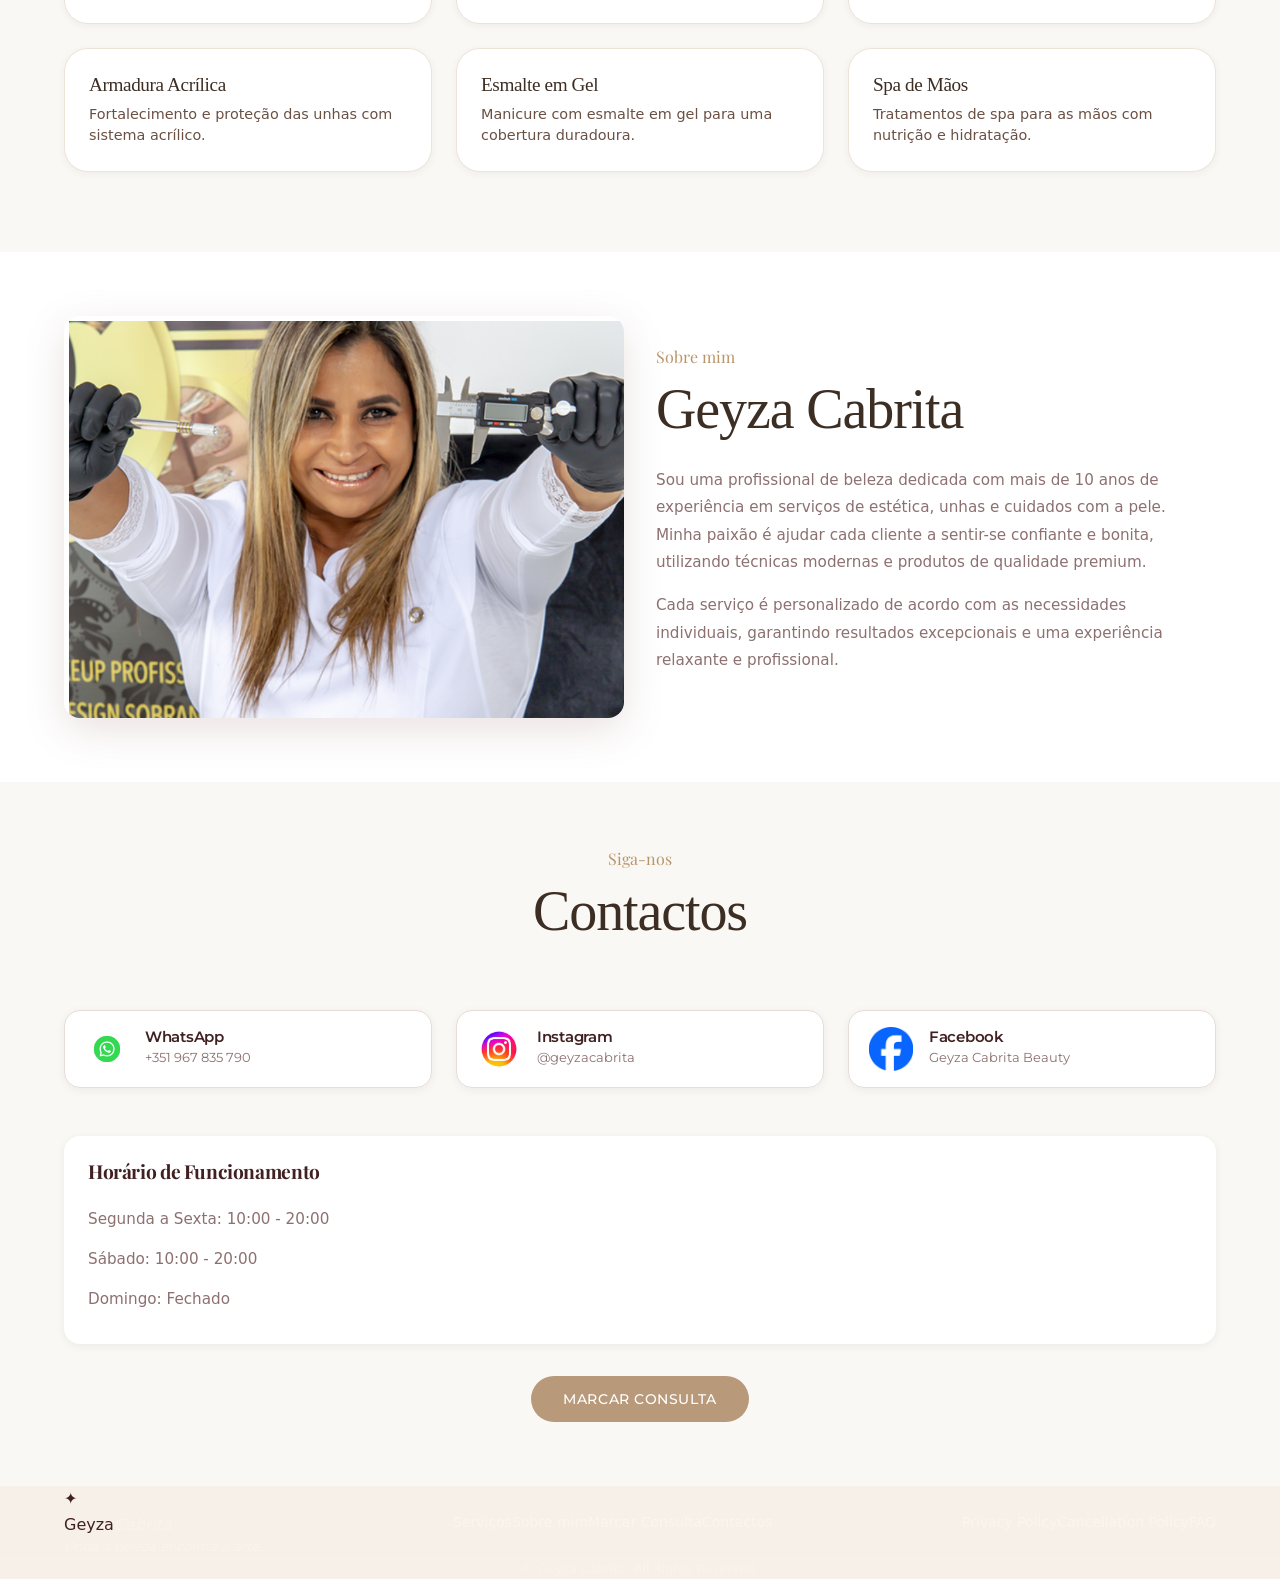
==== commit ea8a0eb0: "Update index.html" ====
--- a/index.html
+++ b/index.html
@@ -22,9 +22,6 @@
             </div>
         </div>
     </nav>
-
-     <!-- CTA Button (desktop) -->
-      <a href="form.html#booking" class="btn btn-primary nav-cta">Marcar Consulta</a>
 
 
     <!-- Hero Section -->
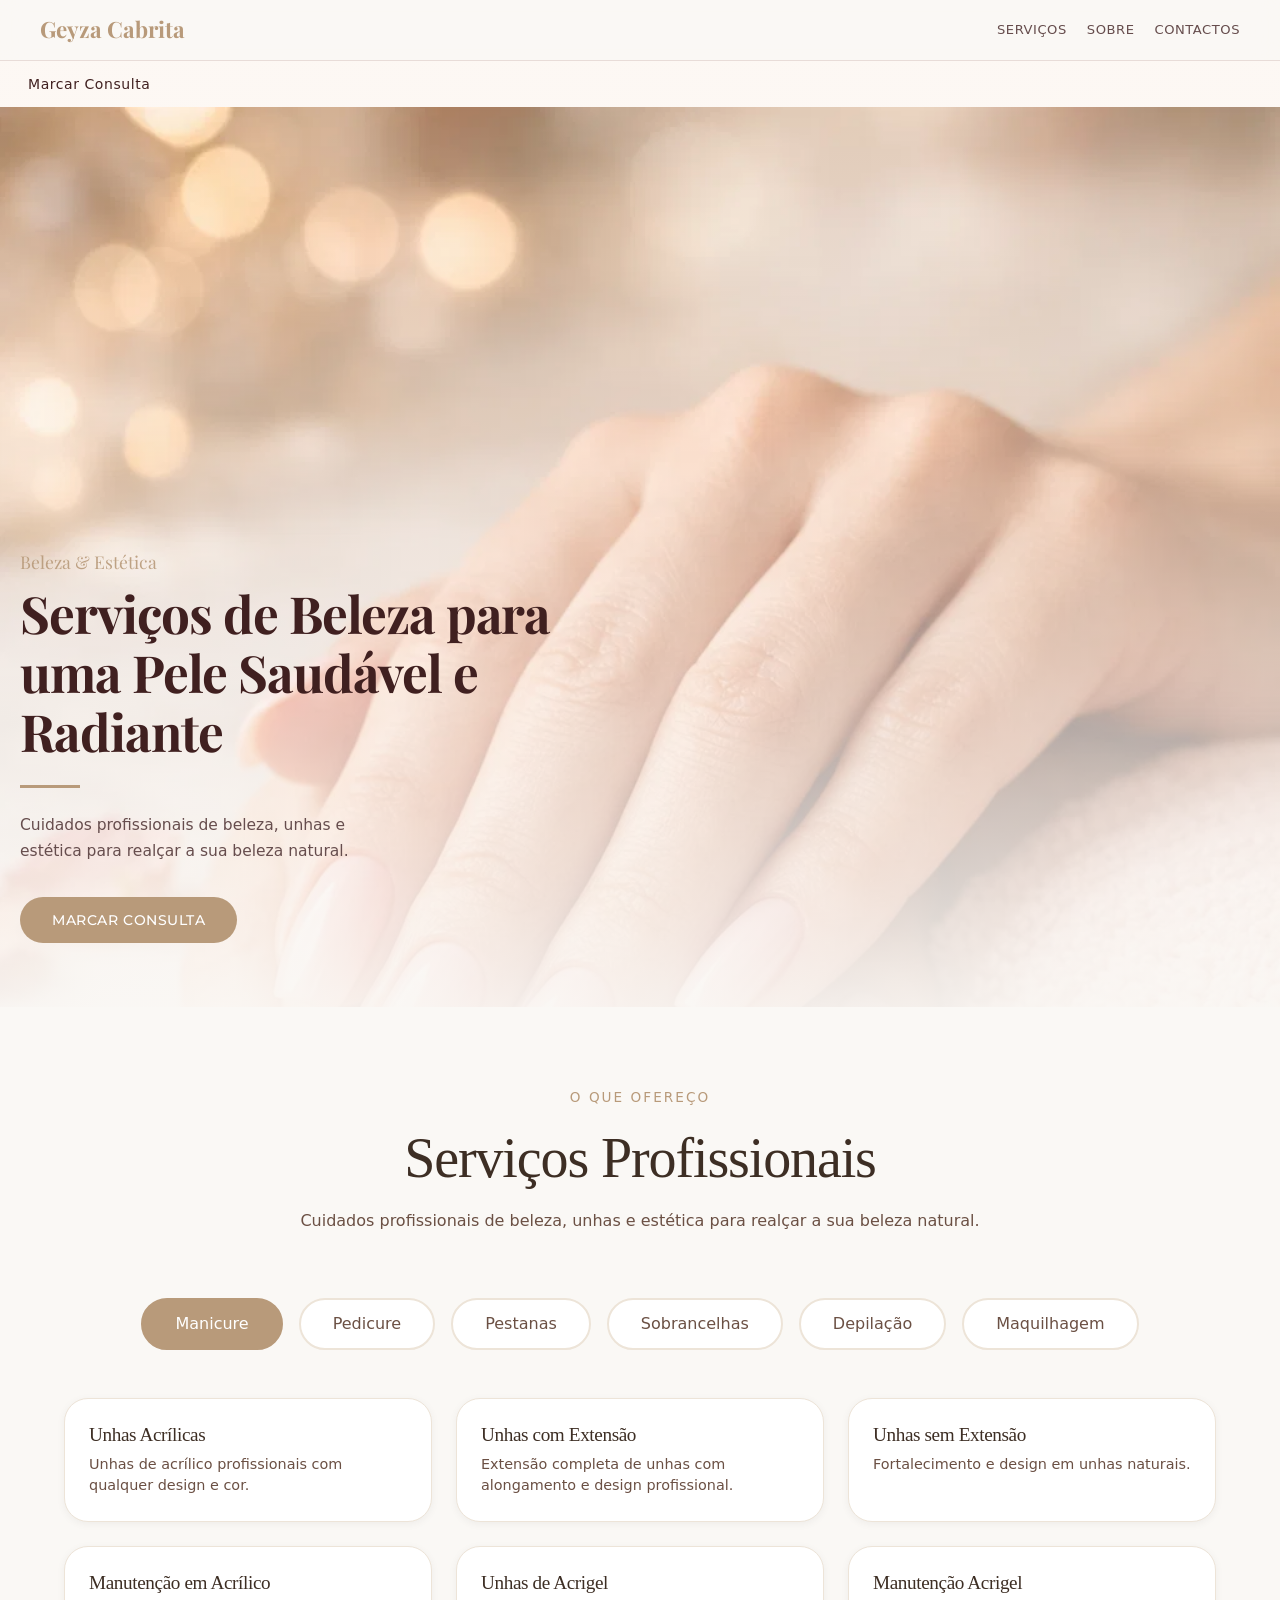
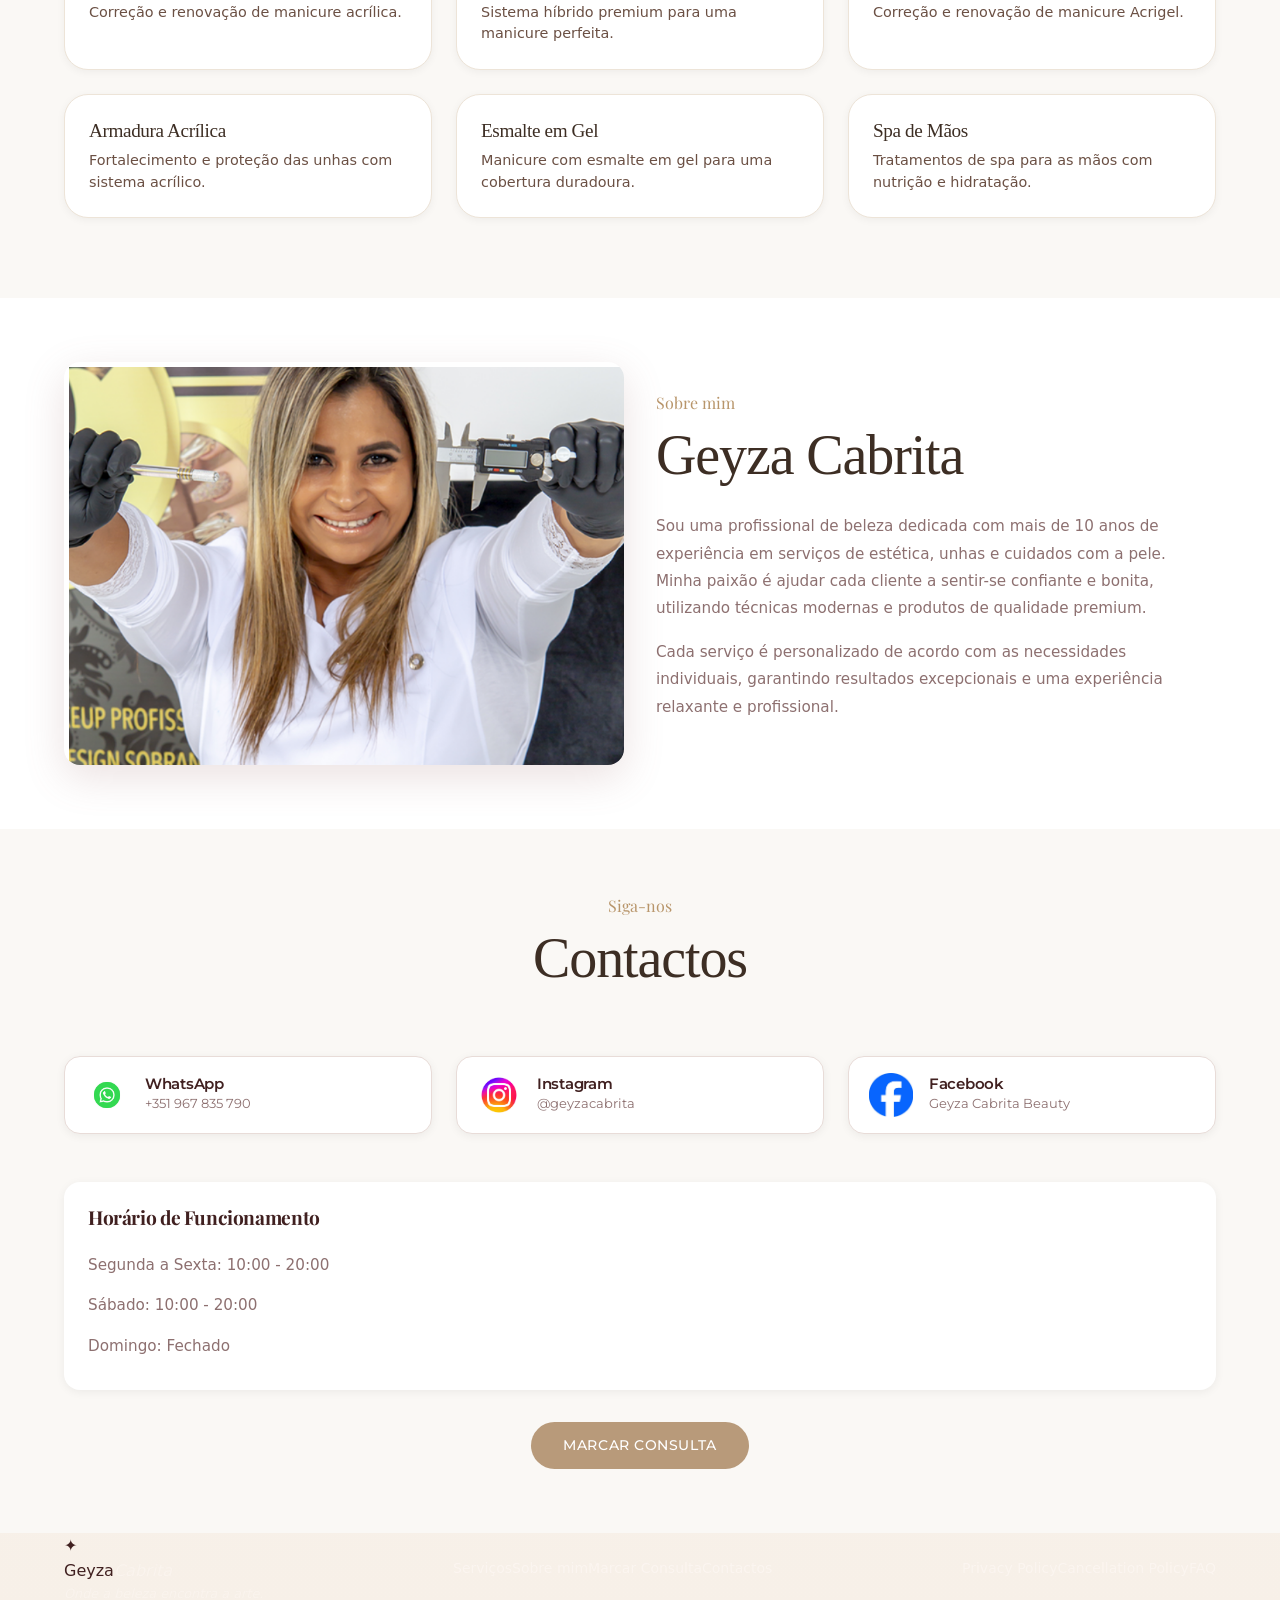
==== commit ea555f61: "Update index.html" ====
--- a/index.html
+++ b/index.html
@@ -22,6 +22,8 @@
             </div>
         </div>
     </nav>
+
+          <a href="#booking" class="btnn btn-primaryy nav-ctaa">Marcar Consulta</a>
 
 
     <!-- Hero Section -->
--- a/style.css
+++ b/style.css
@@ -847,3 +847,36 @@
   margin: 0;
 }
 
+.nav-ctaa {
+  flex-shrink: 0;
+}
+
+.btnn {
+  display: inline-flex;
+  align-items: center;
+  justify-content: center;
+  gap: var(--space-sm);
+  padding: 0.75rem 1.75rem;
+  border-radius: var(--radius-full);
+  font-family: var(--font-sans);
+  font-size: 0.875rem;
+  font-weight: 500;
+  letter-spacing: 0.04em;
+  transition:
+    background-color var(--transition-base),
+    color var(--transition-base),
+    border-color var(--transition-base),
+    box-shadow var(--transition-base),
+    transform var(--transition-fast);
+  white-space: nowrap;
+  cursor: pointer;
+}
+
+
+/* Primary */
+.btn-primaryy {
+  background-color: var(--clr-beige-dark);
+  color: var(--clr-white);
+  border: 2px solid var(--clr-beige-dark);
+  box-shadow: var(--shadow-sm);
+}
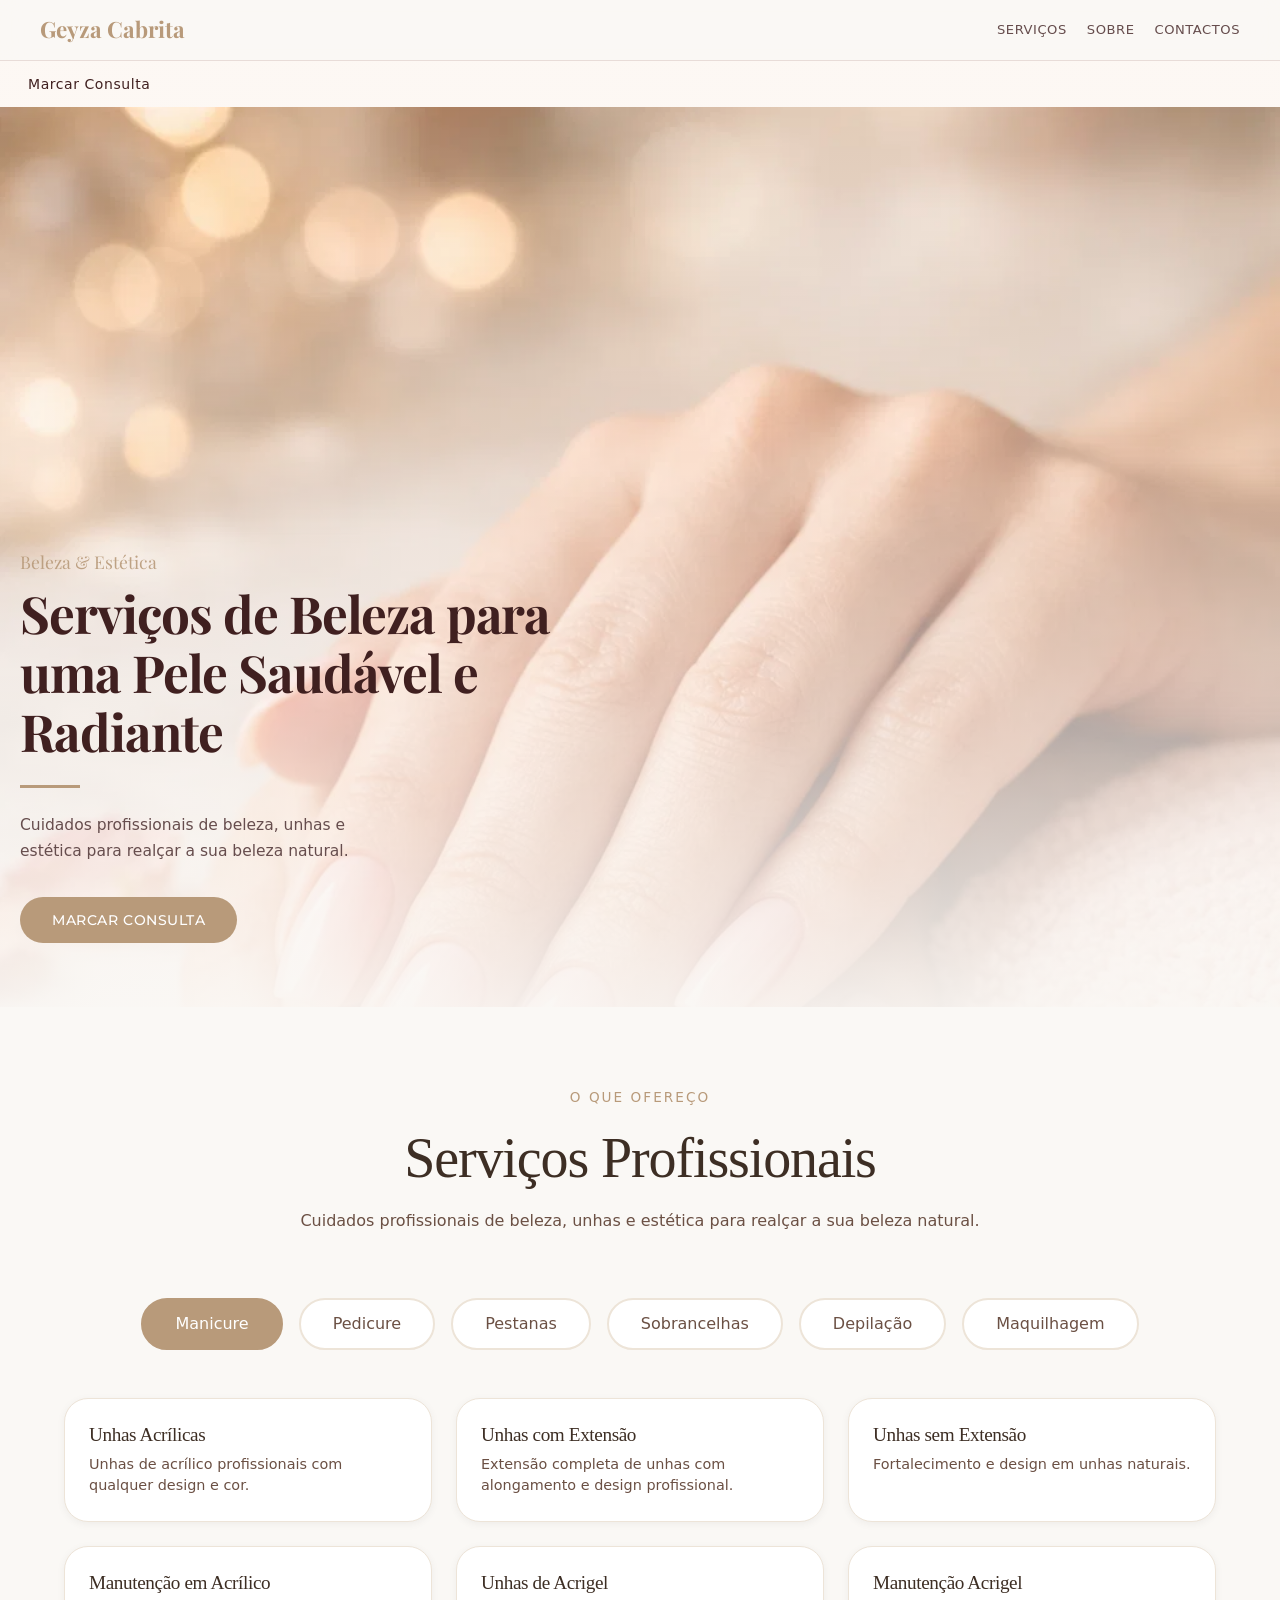
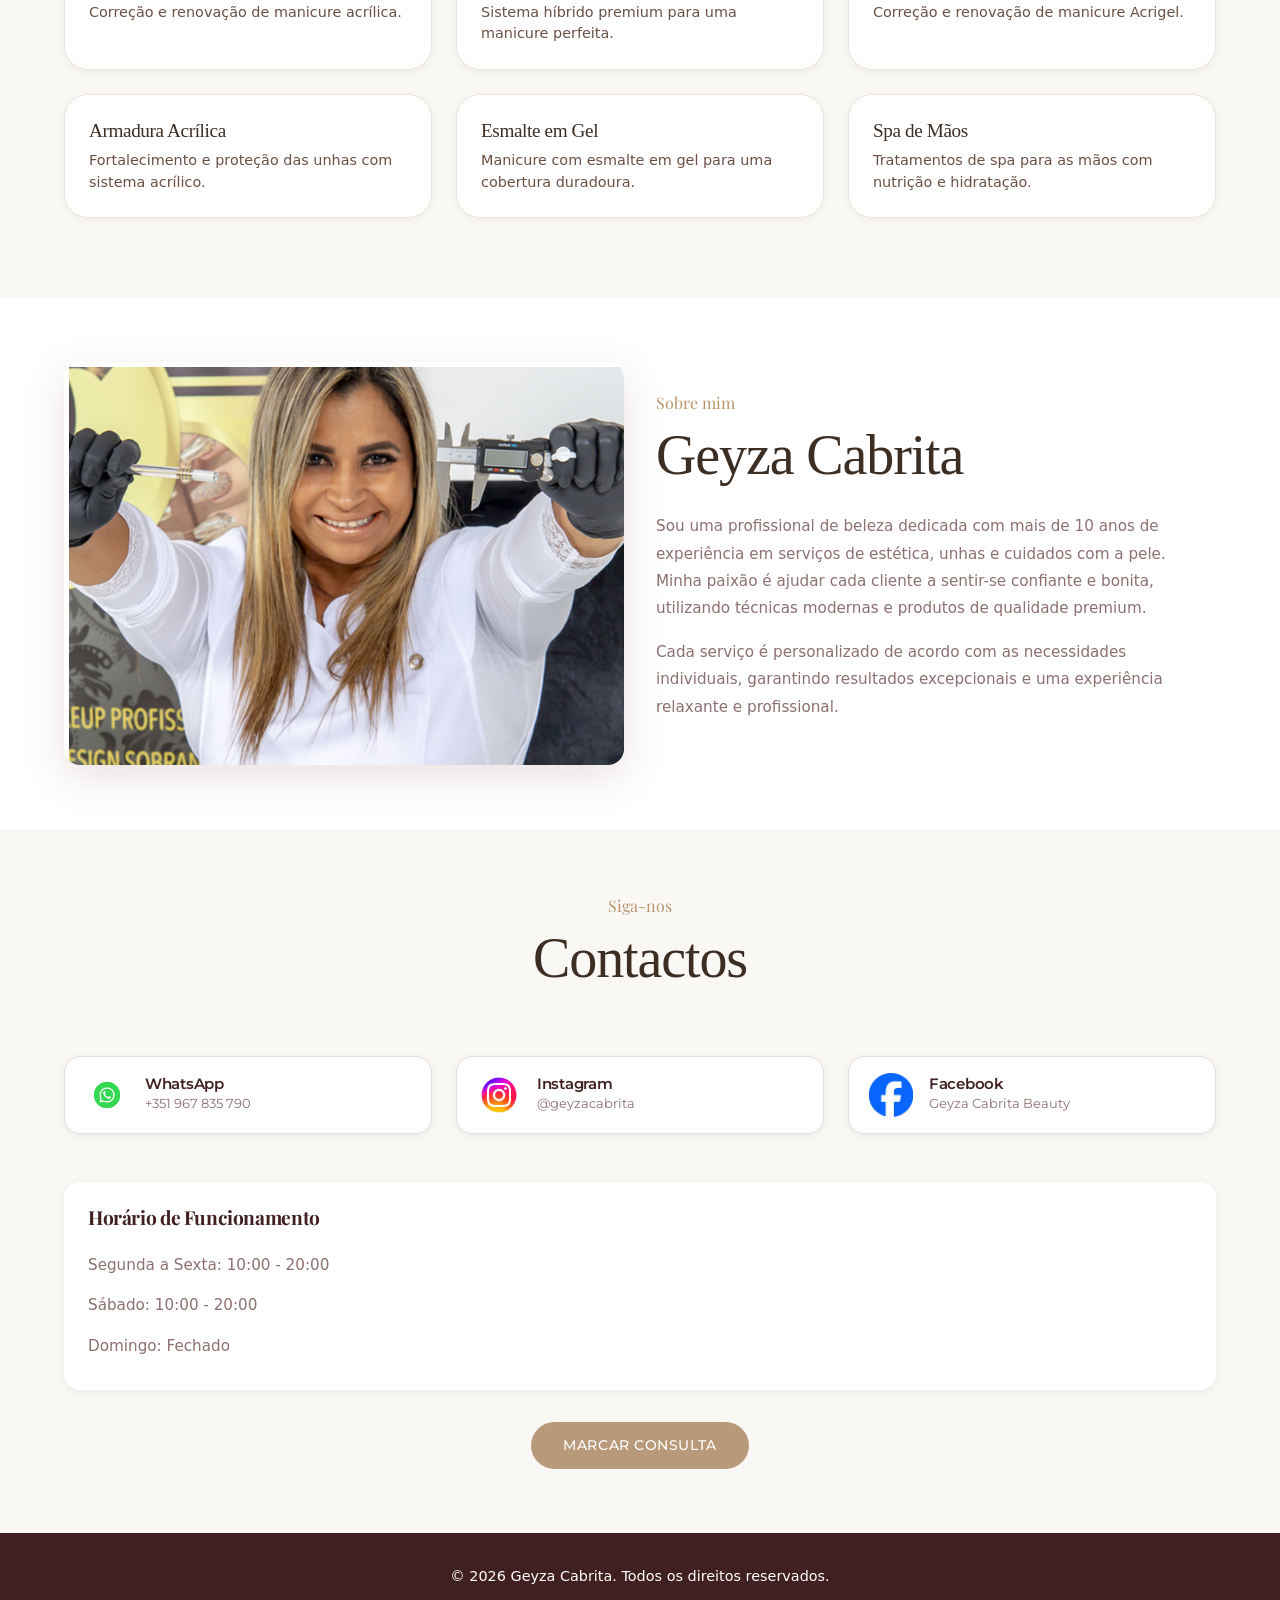
==== commit dbbf03dc: "Update index.html" ====
--- a/index.html
+++ b/index.html
@@ -126,33 +126,12 @@
         </div>
     </section>
 
-   <footer class="site-footer" role="contentinfo">
-    <div class="container footer-inner">
-
-      <div class="footer-brand">
-        <span class="logo-icon" aria-hidden="true">✦</span>
-        <span class="logo-text">Geyza<em>Cabrita</em></span>
-        <p class="footer-tagline">Onde a beleza encontra a arte.</p>
-      </div>
-
-      <nav class="footer-nav" aria-label="Footer navigation">
-        <a href="servicos">Serviços</a>
-        <a href="sobre">Sobre mim</a>
-        <a href="form.html#booking">Marcar Consulta</a>
-        <a href="#contactos">Contactos</a>
-      </nav>
-
-      <nav class="footer-legal" aria-label="Legal links">
-        <a href="#">Privacy Policy</a>
-        <a href="#">Cancellation Policy</a>
-        <a href="#">FAQ</a>
-      </nav>
-
-    </div>
-    <div class="footer-bottom">
-      <p>&copy; <span id="year"></span> Geyza Cabrita. All Rights Reserved.</p>
-    </div>
-  </footer>
+ <!-- Footer -->
+    <footer class="footer">
+        <div class="container">
+            <p>&copy; 2026 Geyza Cabrita. Todos os direitos reservados.</p>
+        </div>
+    </footer>
 
     <script src="data.js"></script>
     <script src="script.js"></script>
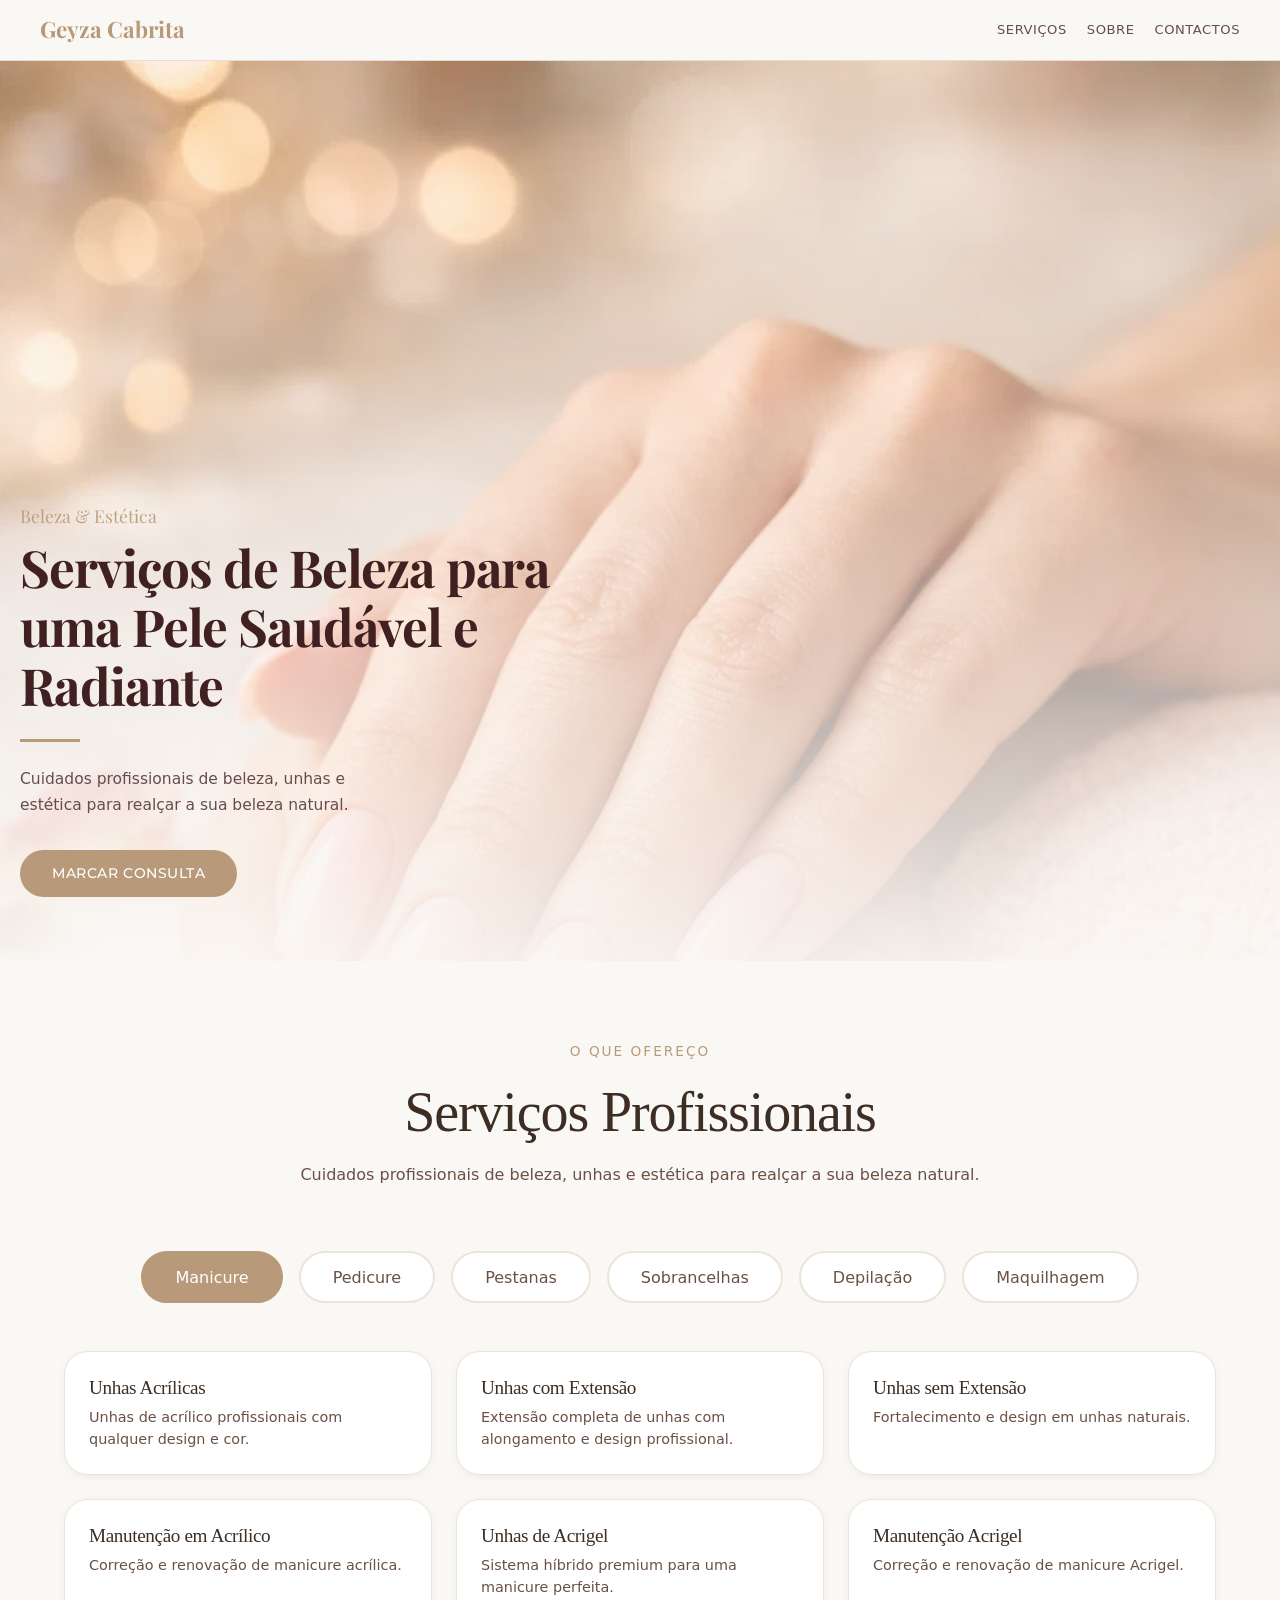
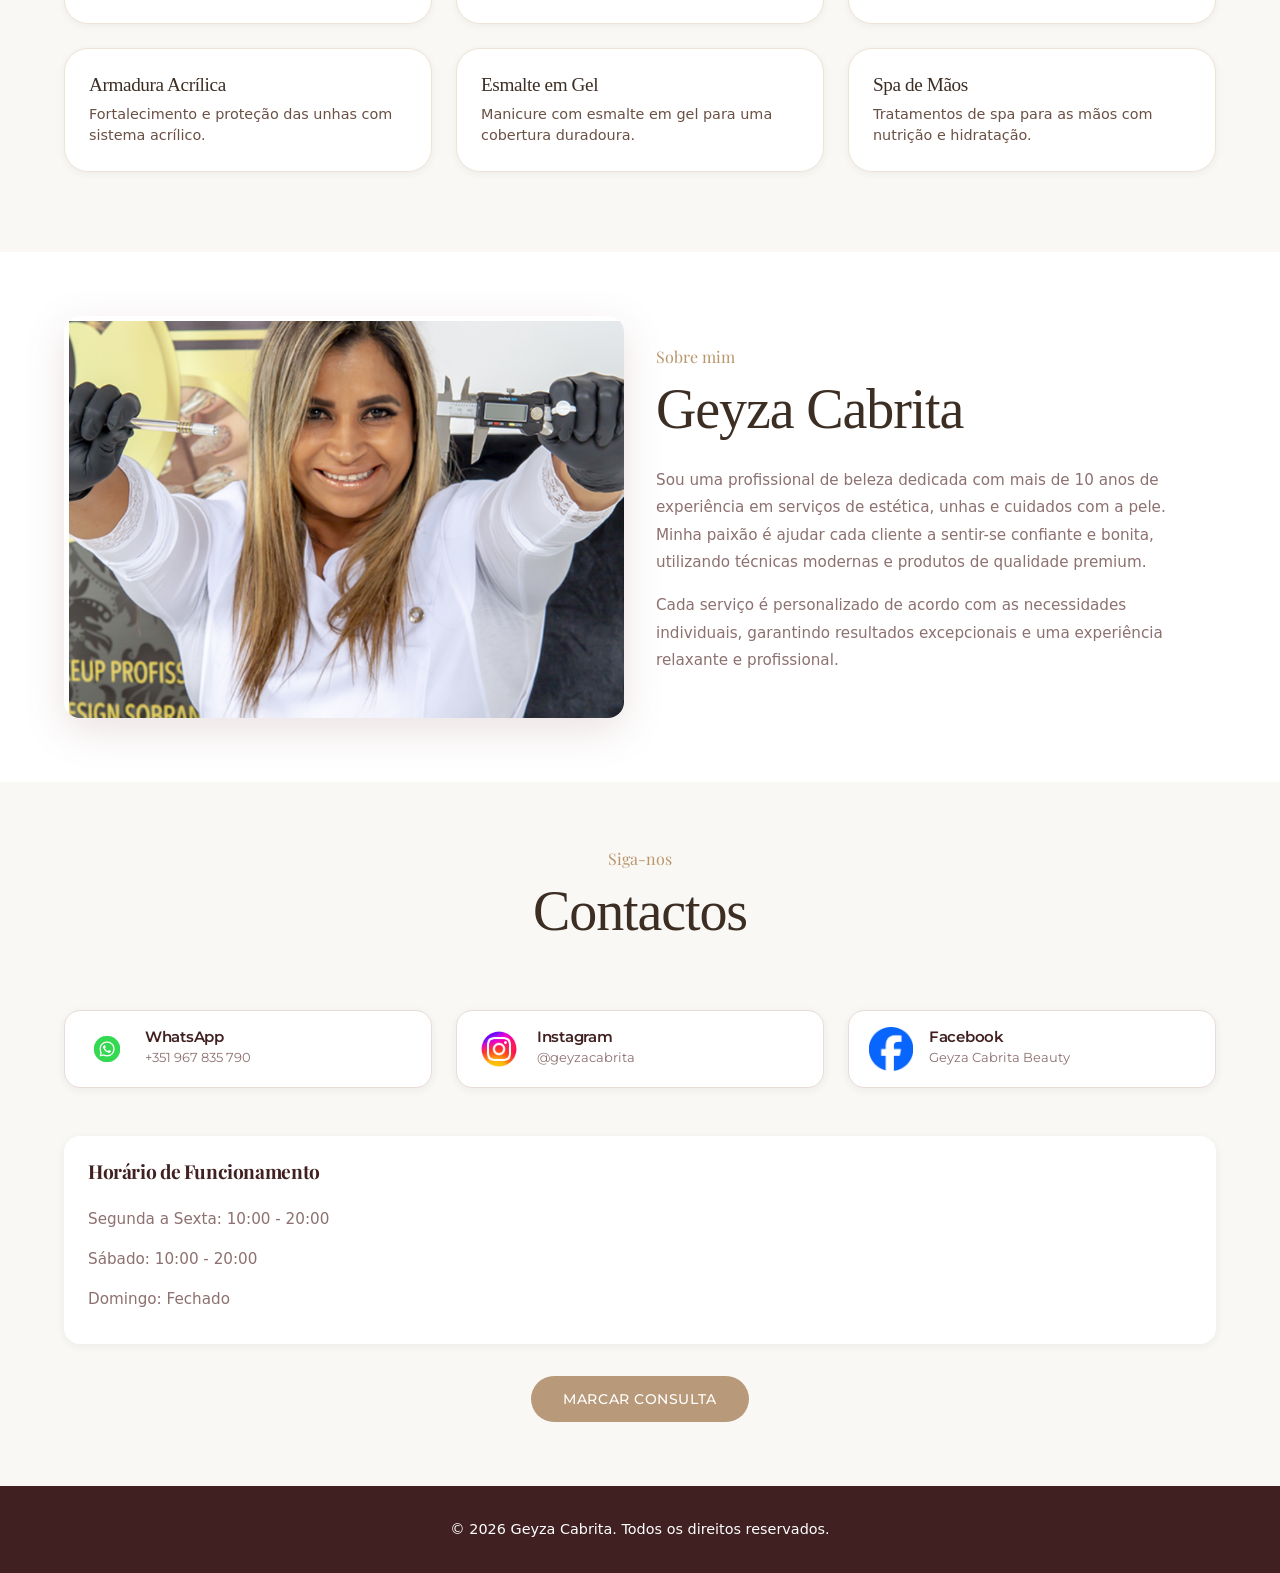
==== commit efc5f1ff: "Update index.html" ====
--- a/index.html
+++ b/index.html
@@ -23,7 +23,6 @@
         </div>
     </nav>
 
-          <a href="#booking" class="btnn btn-primaryy nav-ctaa">Marcar Consulta</a>
 
 
     <!-- Hero Section -->
